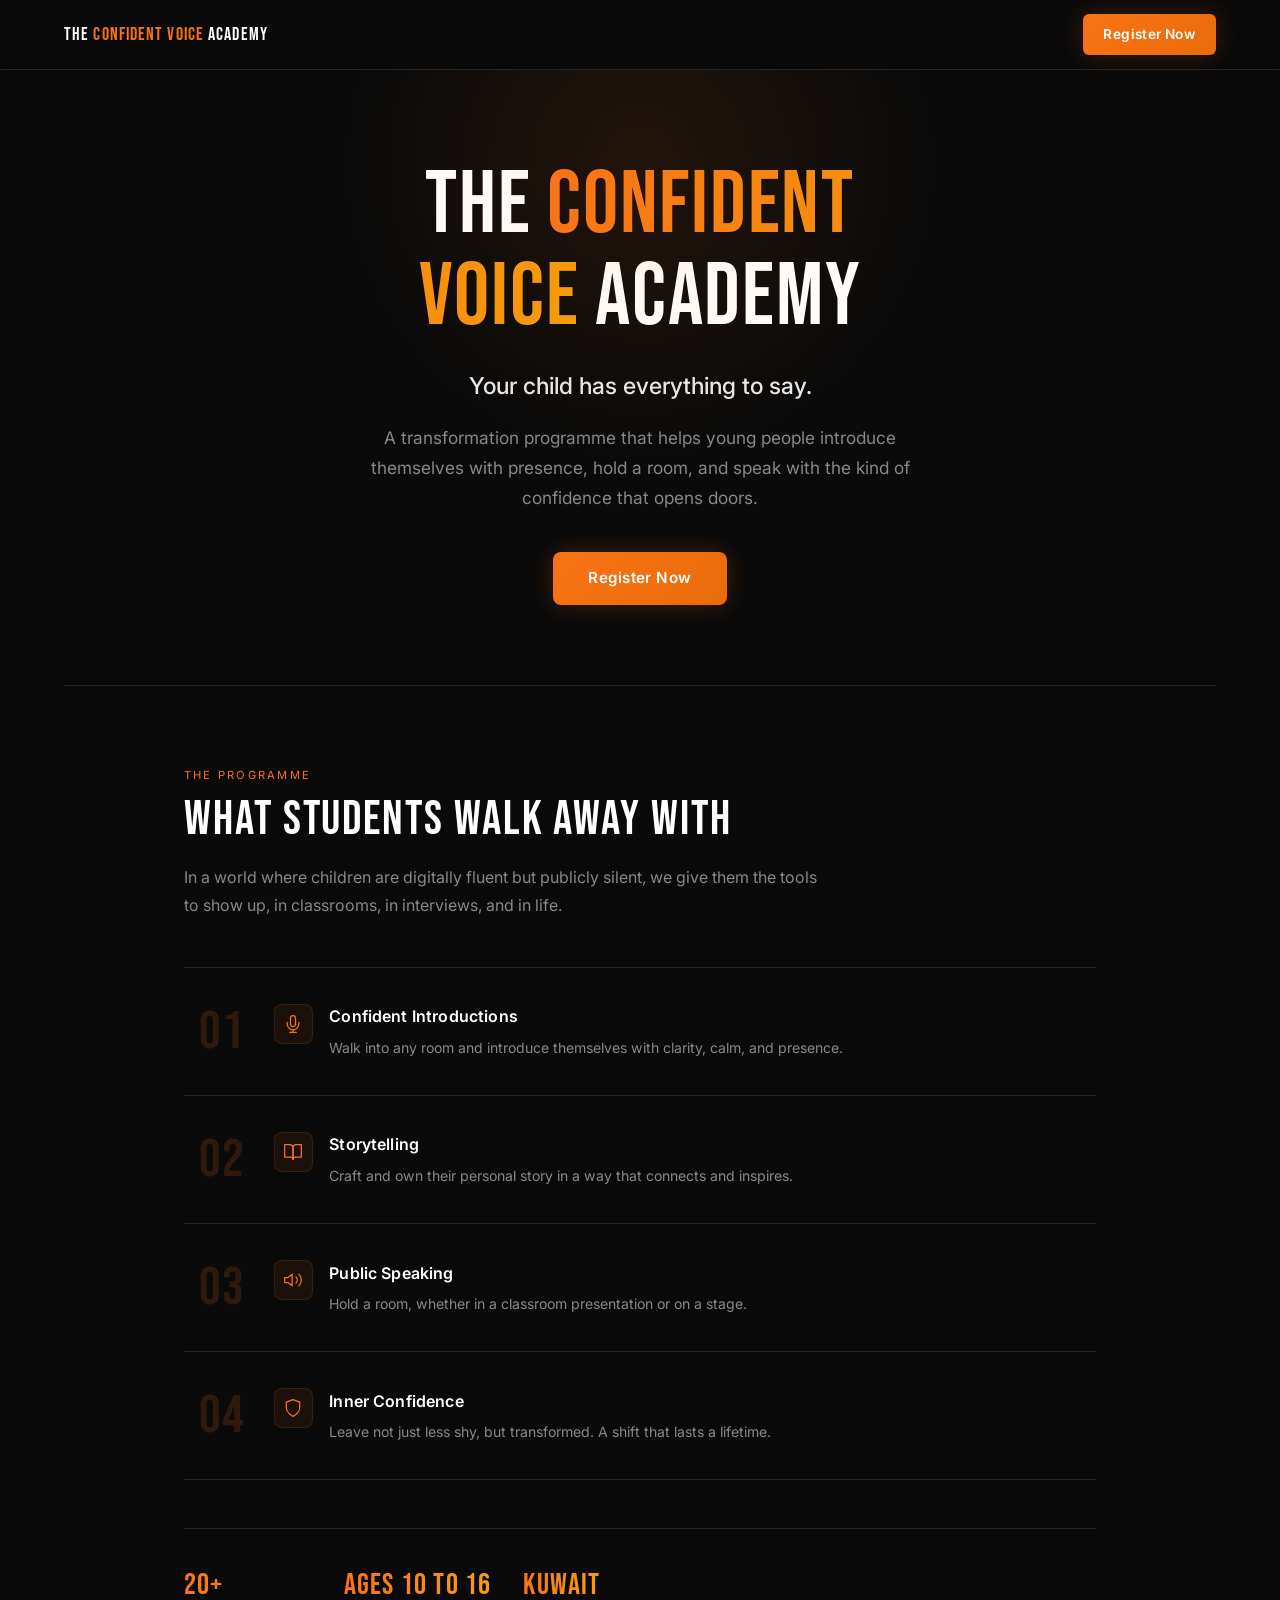
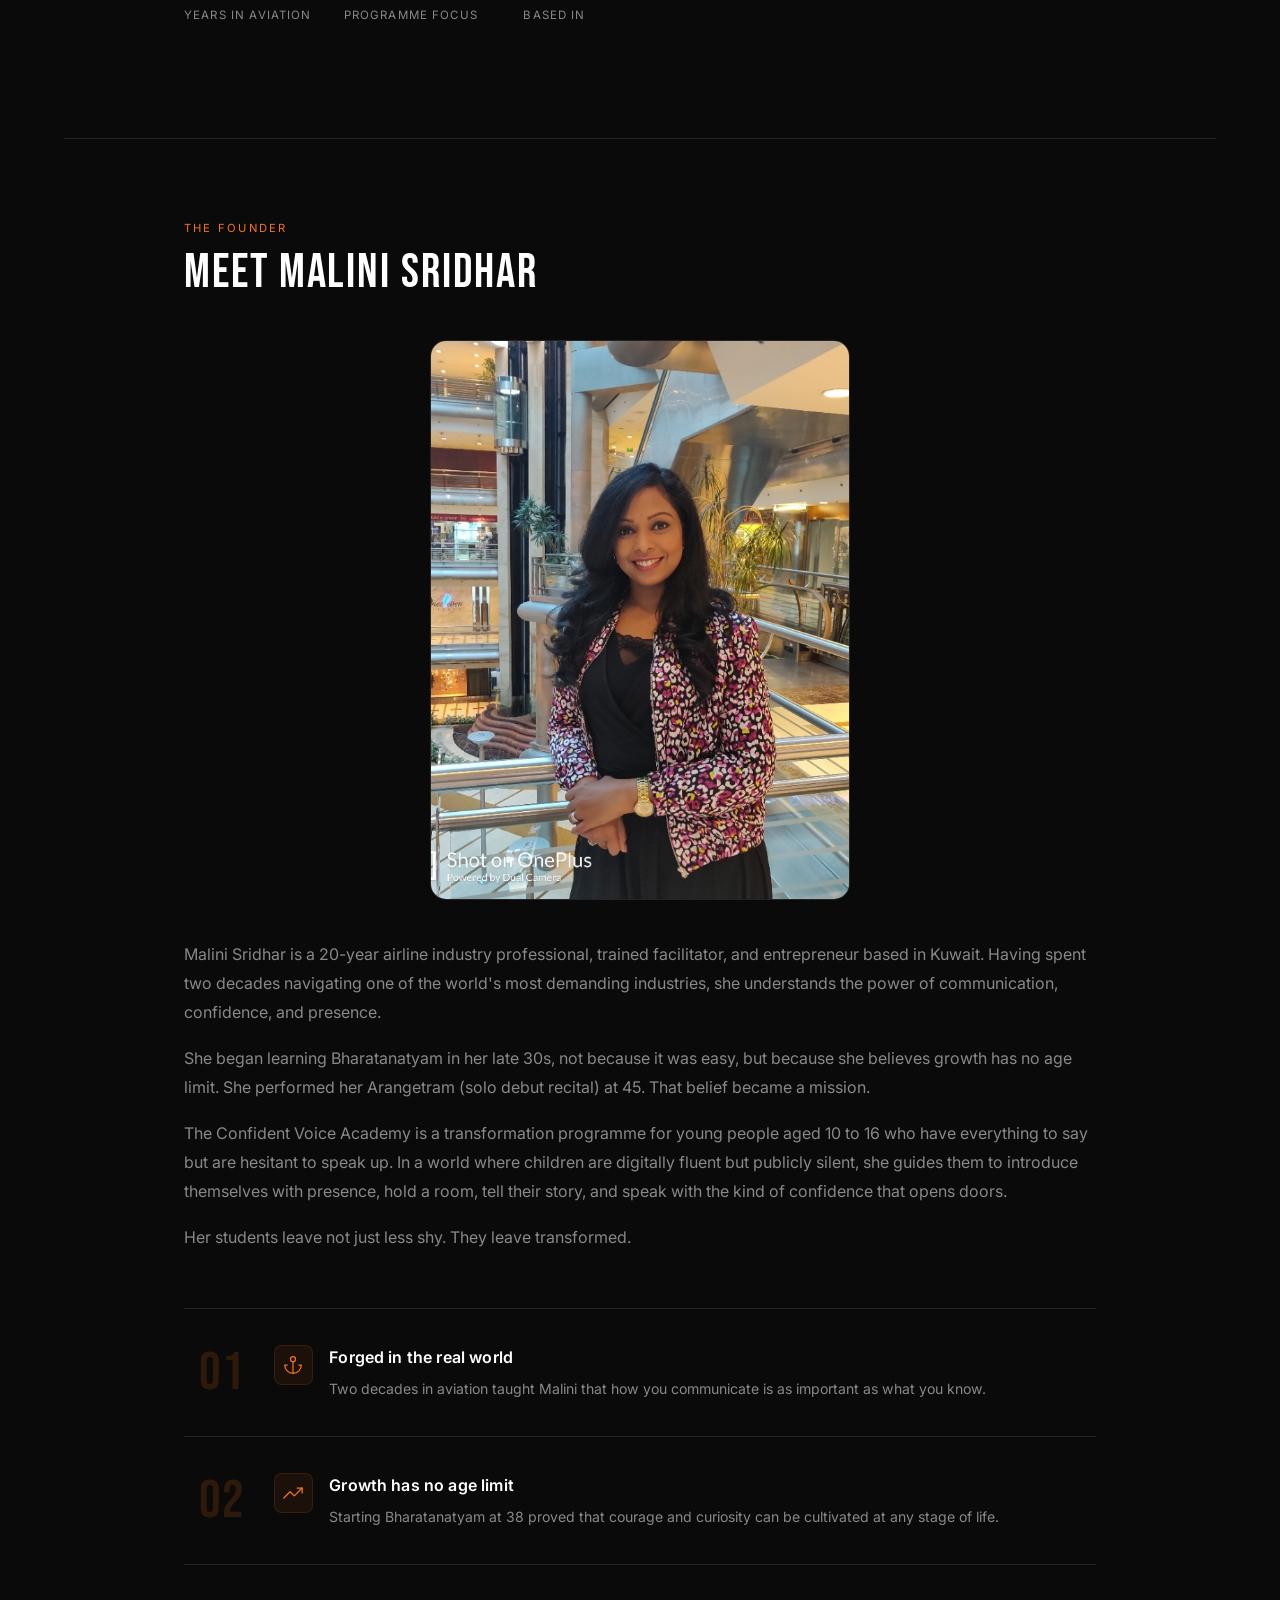
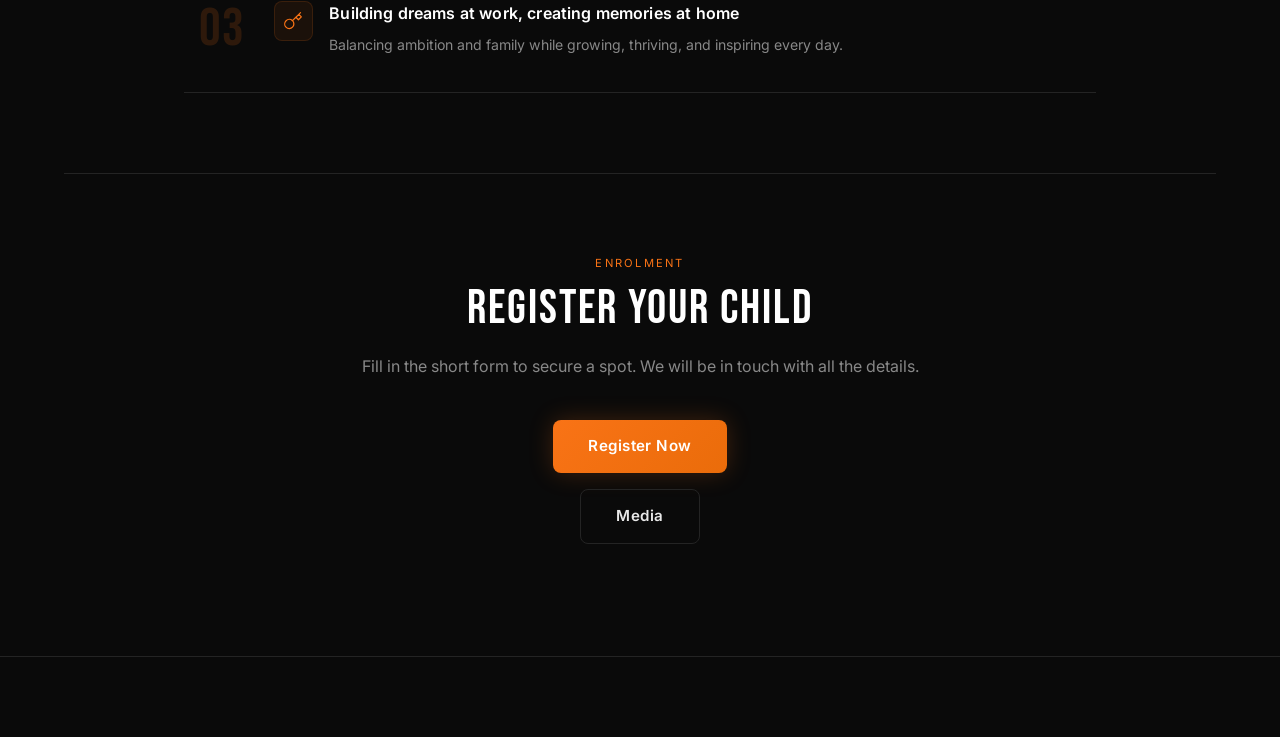
==== index.html @ a48d5742 "Update philosophy bullet" ====
<!DOCTYPE html>
<html lang="en">
<head>
  <meta charset="UTF-8" />
  <meta name="viewport" content="width=device-width, initial-scale=1.0" />
  <title>The Confident Voice Academy</title>
  <meta name="description" content="A transformation programme for young people aged 10 to 16 who have everything to say but hesitate to speak up. Based in Kuwait." />
  <link rel="preconnect" href="https://fonts.googleapis.com" />
  <link rel="preconnect" href="https://fonts.gstatic.com" crossorigin />
  <link href="https://fonts.googleapis.com/css2?family=Bebas+Neue&family=Inter:wght@400;500;600;700&display=swap" rel="stylesheet" />
  <link rel="stylesheet" href="style.css" />
</head>
<body>

  <!-- NAV -->
  <nav>
    <a href="#home" class="nav-logo">
      <img src="logo.png" alt="The Confident Voice Academy" class="logo-img" onerror="this.style.display='none'" />
      <span class="logo-text">The <span>Confident Voice</span> Academy</span>
    </a>
    <a href="https://docs.google.com/forms/d/e/1FAIpQLSeJ67jwputH6XP328ki68kQmosmvTdjpgLON6BU5WVfBbFT-Q/viewform?usp=publish-editor" target="_blank" class="btn btn-primary btn-sm">Register Now</a>
  </nav>

  <!-- HERO -->
  <section id="home" class="hero">
    <h1>The <em>Confident<br />Voice</em> Academy</h1>
    <p class="hero-sub">Your child has everything to say.</p>
    <p class="hero-body">A transformation programme that helps young people introduce themselves with presence, hold a room, and speak with the kind of confidence that opens doors.</p>
    <a href="https://docs.google.com/forms/d/e/1FAIpQLSeJ67jwputH6XP328ki68kQmosmvTdjpgLON6BU5WVfBbFT-Q/viewform?usp=publish-editor" target="_blank" class="btn btn-primary">Register Now</a>
  </section>

  <div class="divider"></div>

  <!-- WHAT STUDENTS WALK AWAY WITH -->
  <section id="programme">
    <p class="section-label">The Programme</p>
    <h2 class="section-title">What students walk away with</h2>
    <p class="section-body">In a world where children are digitally fluent but publicly silent, we give them the tools to show up, in classrooms, in interviews, and in life.</p>

    <div class="outcomes-list">

      <div class="outcome-item">
        <span class="outcome-num">01</span>
        <div class="outcome-body">
          <div class="outcome-icon">
            <svg width="20" height="20" viewBox="0 0 24 24" fill="none" stroke="currentColor" stroke-width="1.5" stroke-linecap="round" stroke-linejoin="round">
              <path d="M12 2a3 3 0 0 0-3 3v7a3 3 0 0 0 6 0V5a3 3 0 0 0-3-3z"/>
              <path d="M19 10v2a7 7 0 0 1-14 0v-2"/>
              <line x1="12" y1="19" x2="12" y2="22"/>
              <line x1="8" y1="22" x2="16" y2="22"/>
            </svg>
          </div>
          <div class="outcome-text">
            <h3>Confident Introductions</h3>
            <p>Walk into any room and introduce themselves with clarity, calm, and presence.</p>
          </div>
        </div>
      </div>

      <div class="outcome-item">
        <span class="outcome-num">02</span>
        <div class="outcome-body">
          <div class="outcome-icon">
            <svg width="20" height="20" viewBox="0 0 24 24" fill="none" stroke="currentColor" stroke-width="1.5" stroke-linecap="round" stroke-linejoin="round">
              <path d="M2 3h6a4 4 0 0 1 4 4v14a3 3 0 0 0-3-3H2z"/>
              <path d="M22 3h-6a4 4 0 0 0-4 4v14a3 3 0 0 1 3-3h7z"/>
            </svg>
          </div>
          <div class="outcome-text">
            <h3>Storytelling</h3>
            <p>Craft and own their personal story in a way that connects and inspires.</p>
          </div>
        </div>
      </div>

      <div class="outcome-item">
        <span class="outcome-num">03</span>
        <div class="outcome-body">
          <div class="outcome-icon">
            <svg width="20" height="20" viewBox="0 0 24 24" fill="none" stroke="currentColor" stroke-width="1.5" stroke-linecap="round" stroke-linejoin="round">
              <polygon points="11 5 6 9 2 9 2 15 6 15 11 19 11 5"/>
              <path d="M15.54 8.46a5 5 0 0 1 0 7.07"/>
              <path d="M19.07 4.93a10 10 0 0 1 0 14.14"/>
            </svg>
          </div>
          <div class="outcome-text">
            <h3>Public Speaking</h3>
            <p>Hold a room, whether in a classroom presentation or on a stage.</p>
          </div>
        </div>
      </div>

      <div class="outcome-item">
        <span class="outcome-num">04</span>
        <div class="outcome-body">
          <div class="outcome-icon">
            <svg width="20" height="20" viewBox="0 0 24 24" fill="none" stroke="currentColor" stroke-width="1.5" stroke-linecap="round" stroke-linejoin="round">
              <path d="M12 22s8-4 8-10V5l-8-3-8 3v7c0 6 8 10 8 10z"/>
            </svg>
          </div>
          <div class="outcome-text">
            <h3>Inner Confidence</h3>
            <p>Leave not just less shy, but transformed. A shift that lasts a lifetime.</p>
          </div>
        </div>
      </div>

    </div>

    <div class="stat-row programme-stats">
      <div class="stat">
        <div class="stat-num">20+</div>
        <div class="stat-label">Years in Aviation</div>
      </div>
      <div class="stat">
        <div class="stat-num">Ages 10 to 16</div>
        <div class="stat-label">Programme Focus</div>
      </div>
      <div class="stat">
        <div class="stat-num">Kuwait</div>
        <div class="stat-label">Based In</div>
      </div>
    </div>

  </section>

  <div class="divider"></div>

  <!-- MEET MALINI -->
  <section id="about">
    <p class="section-label">The Founder</p>
    <h2 class="section-title">Meet Malini Sridhar</h2>

    <div class="about-grid">

      <img src="picture.jpeg" alt="Malini Sridhar" class="about-photo" />

      <div class="about-text">

        <p>Malini Sridhar is a 20-year airline industry professional, trained facilitator, and entrepreneur based in Kuwait. Having spent two decades navigating one of the world's most demanding industries, she understands the power of communication, confidence, and presence.</p>

        <p>She began learning Bharatanatyam in her late 30s, not because it was easy, but because she believes growth has no age limit. She performed her Arangetram (solo debut recital) at 45. That belief became a mission.</p>

        <p>The Confident Voice Academy is a transformation programme for young people aged 10 to 16 who have everything to say but are hesitant to speak up. In a world where children are digitally fluent but publicly silent, she guides them to introduce themselves with presence, hold a room, tell their story, and speak with the kind of confidence that opens doors.</p>

        <p>Her students leave not just less shy. They leave transformed.</p>

      </div>
    </div>

    <div class="outcomes-list philosophy-list">

      <div class="outcome-item">
        <span class="outcome-num">01</span>
        <div class="outcome-body">
          <div class="outcome-icon">
            <svg width="20" height="20" viewBox="0 0 24 24" fill="none" stroke="currentColor" stroke-width="1.5" stroke-linecap="round" stroke-linejoin="round">
              <circle cx="12" cy="5" r="3"/>
              <line x1="12" y1="8" x2="12" y2="22"/>
              <path d="M5 12H2a10 10 0 0 0 20 0h-3"/>
            </svg>
          </div>
          <div class="outcome-text">
            <h3>Forged in the real world</h3>
            <p>Two decades in aviation taught Malini that how you communicate is as important as what you know.</p>
          </div>
        </div>
      </div>

      <div class="outcome-item">
        <span class="outcome-num">02</span>
        <div class="outcome-body">
          <div class="outcome-icon">
            <svg width="20" height="20" viewBox="0 0 24 24" fill="none" stroke="currentColor" stroke-width="1.5" stroke-linecap="round" stroke-linejoin="round">
              <polyline points="23 6 13.5 15.5 8.5 10.5 1 18"/>
              <polyline points="17 6 23 6 23 12"/>
            </svg>
          </div>
          <div class="outcome-text">
            <h3>Growth has no age limit</h3>
            <p>Starting Bharatanatyam at 38 proved that courage and curiosity can be cultivated at any stage of life.</p>
          </div>
        </div>
      </div>

      <div class="outcome-item">
        <span class="outcome-num">03</span>
        <div class="outcome-body">
          <div class="outcome-icon">
            <svg width="20" height="20" viewBox="0 0 24 24" fill="none" stroke="currentColor" stroke-width="1.5" stroke-linecap="round" stroke-linejoin="round">
              <path d="M21 2l-2 2m-7.61 7.61a5.5 5.5 0 1 1-7.778 7.778 5.5 5.5 0 0 1 7.777-7.777zm0 0L15.5 7.5m0 0l3 3L22 7l-3-3m-3.5 3.5L19 4"/>
            </svg>
          </div>
          <div class="outcome-text">
            <h3>Building dreams at work, creating memories at home</h3>
            <p>Balancing ambition and family while growing, thriving, and inspiring every day.</p>
          </div>
        </div>
      </div>

    </div>
  </section>

  <div class="divider"></div>

  <!-- REGISTER -->
  <section id="register" class="register-section">
    <p class="section-label">Enrolment</p>
    <h2 class="section-title">Register Your Child</h2>
    <p class="section-body">Fill in the short form to secure a spot. We will be in touch with all the details.</p>

    <a
      href="https://docs.google.com/forms/d/e/1FAIpQLSeJ67jwputH6XP328ki68kQmosmvTdjpgLON6BU5WVfBbFT-Q/viewform?usp=publish-editor"
      target="_blank"
      rel="noopener noreferrer"
      class="btn btn-primary"
    >
      Register Now
    </a>

    <a href="#media" class="btn btn-secondary">Media</a>

  </section>

  <footer></footer>

  <script>
    // Scroll-reveal for outcome items
    const items = document.querySelectorAll('.outcome-item');
    const prefersMotion = window.matchMedia('(prefers-reduced-motion: no-preference)').matches;

    if (prefersMotion) {
      const observer = new IntersectionObserver((entries) => {
        entries.forEach(entry => {
          if (entry.isIntersecting) {
            entry.target.classList.add('is-visible');
            observer.unobserve(entry.target);
          }
        });
      }, { threshold: 0.12, rootMargin: '0px 0px -30px 0px' });

      items.forEach(item => observer.observe(item));
    } else {
      items.forEach(item => item.classList.add('is-visible'));
    }
  </script>

</body>
</html>
---- style.css ----
/* ===== CONFIDENT VOICE ACADEMY ===== */

@import url('https://fonts.googleapis.com/css2?family=Bebas+Neue&family=Inter:wght@400;500;600;700&display=swap');

:root {
  --bg:           #0a0a0a;
  --bg2:          #111111;
  --card:         #161616;
  --border:       #242424;
  --orange:       #f97316;
  --saffron:      #f59e0b;
  --orange-glow:  rgba(249, 115, 22, 0.22);
  --text:         #e8e8e8;
  --muted:        #888888;
  --white:        #ffffff;
  --font-display: 'Bebas Neue', Impact, sans-serif;
  --font-body:    'Inter', 'Segoe UI', system-ui, sans-serif;
}

* {
  margin: 0;
  padding: 0;
  box-sizing: border-box;
}

html {
  scroll-behavior: smooth;
}

body {
  font-family: var(--font-body);
  background: var(--bg);
  color: var(--text);
  line-height: 1.7;
  min-height: 100vh;
}

/* ===== NAV ===== */
nav {
  position: fixed;
  top: 0;
  left: 0;
  right: 0;
  z-index: 100;
  display: flex;
  align-items: center;
  justify-content: space-between;
  padding: 0.9rem 5%;
  background: rgba(10, 10, 10, 0.9);
  backdrop-filter: blur(14px);
  -webkit-backdrop-filter: blur(14px);
  border-bottom: 1px solid var(--border);
}

.nav-logo {
  display: flex;
  align-items: center;
  text-decoration: none;
  gap: 0.5rem;
}

/* Logo image: white bg is wrapped in a pill so it sits on dark nav */
.logo-img {
  height: 38px;
  background: var(--white);
  border-radius: 6px;
  padding: 3px 8px;
  display: block;
}

.logo-text {
  font-family: var(--font-display);
  font-size: 1.15rem;
  letter-spacing: 0.06em;
  color: var(--white);
}

.logo-text span {
  color: var(--orange);
}

/* ===== BUTTONS ===== */
.btn {
  display: inline-block;
  padding: 0.85rem 2.2rem;
  border-radius: 8px;
  font-family: var(--font-body);
  font-size: 0.95rem;
  font-weight: 600;
  letter-spacing: 0.03em;
  text-decoration: none;
  cursor: pointer;
  transition: all 0.2s;
  border: none;
}

.btn-primary {
  background: linear-gradient(135deg, var(--orange), #ea6c0a);
  color: var(--white);
  box-shadow: 0 0 24px var(--orange-glow);
}

.btn-primary:hover {
  transform: translateY(-2px);
  box-shadow: 0 0 40px var(--orange-glow);
}

.btn-sm {
  padding: 0.55rem 1.3rem;
  font-size: 0.85rem;
  border-radius: 6px;
}

.btn-secondary {
  background: transparent;
  color: var(--text);
  border: 1px solid var(--border);
  margin-top: 1rem;
}

.btn-secondary:hover {
  border-color: var(--orange);
  color: var(--white);
}

.programme-stats {
  margin-top: 3rem;
  padding-top: 2.5rem;
  border-top: 1px solid var(--border);
}

/* ===== PAGE OFFSET FOR FIXED NAV ===== */
.hero {
  padding-top: calc(80px + 5rem);
}

/* ===== HERO ===== */
.hero {
  display: flex;
  flex-direction: column;
  align-items: center;
  justify-content: center;
  text-align: center;
  padding-bottom: 5rem;
  padding-left: 5%;
  padding-right: 5%;
  position: relative;
  overflow: hidden;
}

.hero::before {
  content: '';
  position: absolute;
  top: -20%;
  left: 50%;
  transform: translateX(-50%);
  width: 600px;
  height: 600px;
  background: radial-gradient(circle, rgba(249, 115, 22, 0.1) 0%, transparent 70%);
  pointer-events: none;
}

.hero-eyebrow {
  font-size: 0.72rem;
  letter-spacing: 0.2em;
  text-transform: uppercase;
  color: var(--saffron);
  margin-bottom: 1.2rem;
}

.hero h1 {
  font-family: var(--font-display);
  font-size: clamp(3rem, 8vw, 5.5rem);
  font-weight: 400;
  line-height: 1.05;
  color: var(--white);
  margin-bottom: 1.4rem;
  max-width: 800px;
  letter-spacing: 0.02em;
}

.hero h1 em {
  font-style: normal;
  background: linear-gradient(90deg, var(--orange), var(--saffron));
  -webkit-background-clip: text;
  -webkit-text-fill-color: transparent;
  background-clip: text;
}

.hero-sub {
  font-size: clamp(1.1rem, 2.5vw, 1.45rem);
  color: var(--text);
  font-weight: 500;
  margin-bottom: 1rem;
  max-width: 600px;
}

.hero-body {
  font-size: 1.08rem;
  color: var(--muted);
  max-width: 540px;
  margin-bottom: 2.4rem;
  line-height: 1.75;
}

/* ===== DIVIDER ===== */
.divider {
  height: 1px;
  background: var(--border);
  margin: 0 5%;
}

/* ===== SECTIONS ===== */
section {
  padding: 5rem 5%;
  max-width: 1040px;
  margin: 0 auto;
}

.section-label {
  font-size: 0.7rem;
  letter-spacing: 0.2em;
  text-transform: uppercase;
  color: var(--orange);
  margin-bottom: 0.6rem;
}

.section-title {
  font-family: var(--font-display);
  font-size: clamp(2rem, 4vw, 3rem);
  font-weight: 400;
  letter-spacing: 0.04em;
  color: var(--white);
  margin-bottom: 1rem;
  line-height: 1.1;
}

.section-body {
  color: var(--muted);
  font-size: 1rem;
  max-width: 640px;
  line-height: 1.75;
}

/* ===== OUTCOMES LIST ===== */
.outcomes-list {
  margin-top: 3rem;
  border-top: 1px solid var(--border);
}

.philosophy-list {
  margin-top: 3.5rem;
}

.outcome-item {
  display: flex;
  gap: 1.8rem;
  align-items: flex-start;
  padding: 2.2rem 0;
  border-bottom: 1px solid var(--border);
  opacity: 0;
  transform: translateY(24px);
  transition: opacity 0.5s ease, transform 0.5s ease;
}

.outcome-item.is-visible {
  opacity: 1;
  transform: translateY(0);
}

.outcome-num {
  font-family: var(--font-display);
  font-size: 3.4rem;
  line-height: 1;
  letter-spacing: 0.02em;
  color: var(--orange);
  opacity: 0.15;
  flex-shrink: 0;
  width: 3.8rem;
  text-align: right;
  padding-top: 0.1rem;
  user-select: none;
}

.outcome-body {
  display: flex;
  gap: 1rem;
  align-items: flex-start;
  flex: 1;
}

.outcome-icon {
  color: var(--orange);
  flex-shrink: 0;
  padding: 0.55rem;
  background: rgba(249, 115, 22, 0.07);
  border-radius: 8px;
  border: 1px solid rgba(249, 115, 22, 0.14);
  display: flex;
  align-items: center;
  justify-content: center;
  margin-top: 0.05rem;
}

.outcome-text h3 {
  font-size: 1rem;
  font-weight: 600;
  color: var(--white);
  margin-bottom: 0.35rem;
  letter-spacing: 0.01em;
}

.outcome-text p {
  font-size: 0.88rem;
  color: var(--muted);
  line-height: 1.7;
}

/* ===== ABOUT SECTION ===== */
.about-grid {
  display: flex;
  flex-direction: column;
  gap: 2.5rem;
  margin-top: 2.5rem;
}

.about-photo-block {
  background: var(--card);
  border: 1px solid var(--border);
  border-radius: 16px;
  aspect-ratio: 16/9;
  max-height: 420px;
  display: flex;
  flex-direction: column;
  align-items: center;
  justify-content: center;
  color: var(--muted);
  font-size: 0.85rem;
  text-align: center;
  padding: 1.5rem;
  line-height: 1.6;
  width: 100%;
}

/* When a real photo is added: img.about-photo */
img.about-photo {
  width: 100%;
  max-width: 420px;
  aspect-ratio: 3/4;
  object-fit: cover;
  border-radius: 16px;
  border: 1px solid var(--border);
  display: block;
  margin: 0 auto;
}

.about-text p {
  color: var(--muted);
  margin-bottom: 1.1rem;
  font-size: 1rem;
  line-height: 1.8;
}

.about-text p:last-child {
  margin-bottom: 0;
}

.stat-row {
  display: flex;
  gap: 2rem;
  margin-bottom: 2rem;
  flex-wrap: wrap;
}

.stat-num {
  font-family: var(--font-display);
  font-size: 1.9rem;
  letter-spacing: 0.04em;
  background: linear-gradient(90deg, var(--orange), var(--saffron));
  -webkit-background-clip: text;
  -webkit-text-fill-color: transparent;
  background-clip: text;
  line-height: 1.1;
}

.stat-label {
  font-size: 0.72rem;
  color: var(--muted);
  text-transform: uppercase;
  letter-spacing: 0.1em;
  margin-top: 0.2rem;
}

/* .philosophy-cards removed — now uses .philosophy-list */

/* ===== REGISTER SECTION ===== */
.register-section {
  text-align: center;
  display: flex;
  flex-direction: column;
  align-items: center;
}

.register-section .section-body {
  margin: 0 auto 2.5rem;
}

.register-card {
  background: var(--card);
  border: 1px solid var(--border);
  border-radius: 20px;
  padding: 3rem 2.5rem;
  max-width: 520px;
  width: 100%;
  margin: 0 auto;
  text-align: left;
}

.register-card-title {
  font-family: var(--font-display);
  font-size: 1.6rem;
  font-weight: 400;
  letter-spacing: 0.06em;
  color: var(--white);
  margin-bottom: 0.6rem;
}

.register-card-sub {
  color: var(--muted);
  font-size: 0.95rem;
  margin-bottom: 1.8rem;
}

.register-details {
  display: flex;
  flex-direction: column;
  gap: 0.75rem;
  margin-bottom: 2rem;
}

.register-detail {
  display: flex;
  align-items: flex-start;
  gap: 0.8rem;
  font-size: 0.92rem;
  color: var(--muted);
  line-height: 1.5;
}

.detail-icon {
  color: var(--orange);
  flex-shrink: 0;
  margin-top: 0.15rem;
  display: flex;
  align-items: center;
}

.register-btn {
  width: 100%;
  text-align: center;
  display: block;
}

.register-note {
  margin-top: 1rem;
  font-size: 0.78rem;
  color: var(--muted);
  text-align: center;
}

.register-footer-note {
  margin-top: 2rem;
  color: var(--muted);
  font-size: 0.88rem;
}

/* ===== FOOTER ===== */
footer {
  text-align: center;
  padding: 2.5rem 5%;
  color: var(--muted);
  font-size: 0.82rem;
  border-top: 1px solid var(--border);
  margin-top: 2rem;
}

/* ===== MOBILE ===== */
@media (max-width: 768px) {

  nav {
    padding: 0.8rem 4%;
  }

  .logo-img {
    height: 30px;
  }

  .logo-text {
    font-size: 1.15rem;
  }

  .hero {
    padding-top: calc(70px + 3.5rem);
    padding-bottom: 3.5rem;
  }

  section {
    padding: 3.5rem 5%;
  }

  .about-photo-block {
    aspect-ratio: 4/3;
    max-height: 280px;
  }

  .stat-row {
    gap: 1.4rem;
  }

  .register-card {
    padding: 2rem 1.5rem;
  }

  .outcome-num {
    font-size: 2.4rem;
    width: 2.8rem;
  }

  .outcome-item {
    gap: 1.2rem;
  }

}

@media (max-width: 480px) {

  .hero h1 {
    font-size: 2.6rem;
  }

  .btn {
    padding: 0.75rem 1.6rem;
    font-size: 0.9rem;
  }

  .btn-sm {
    padding: 0.5rem 1rem;
    font-size: 0.8rem;
  }

}
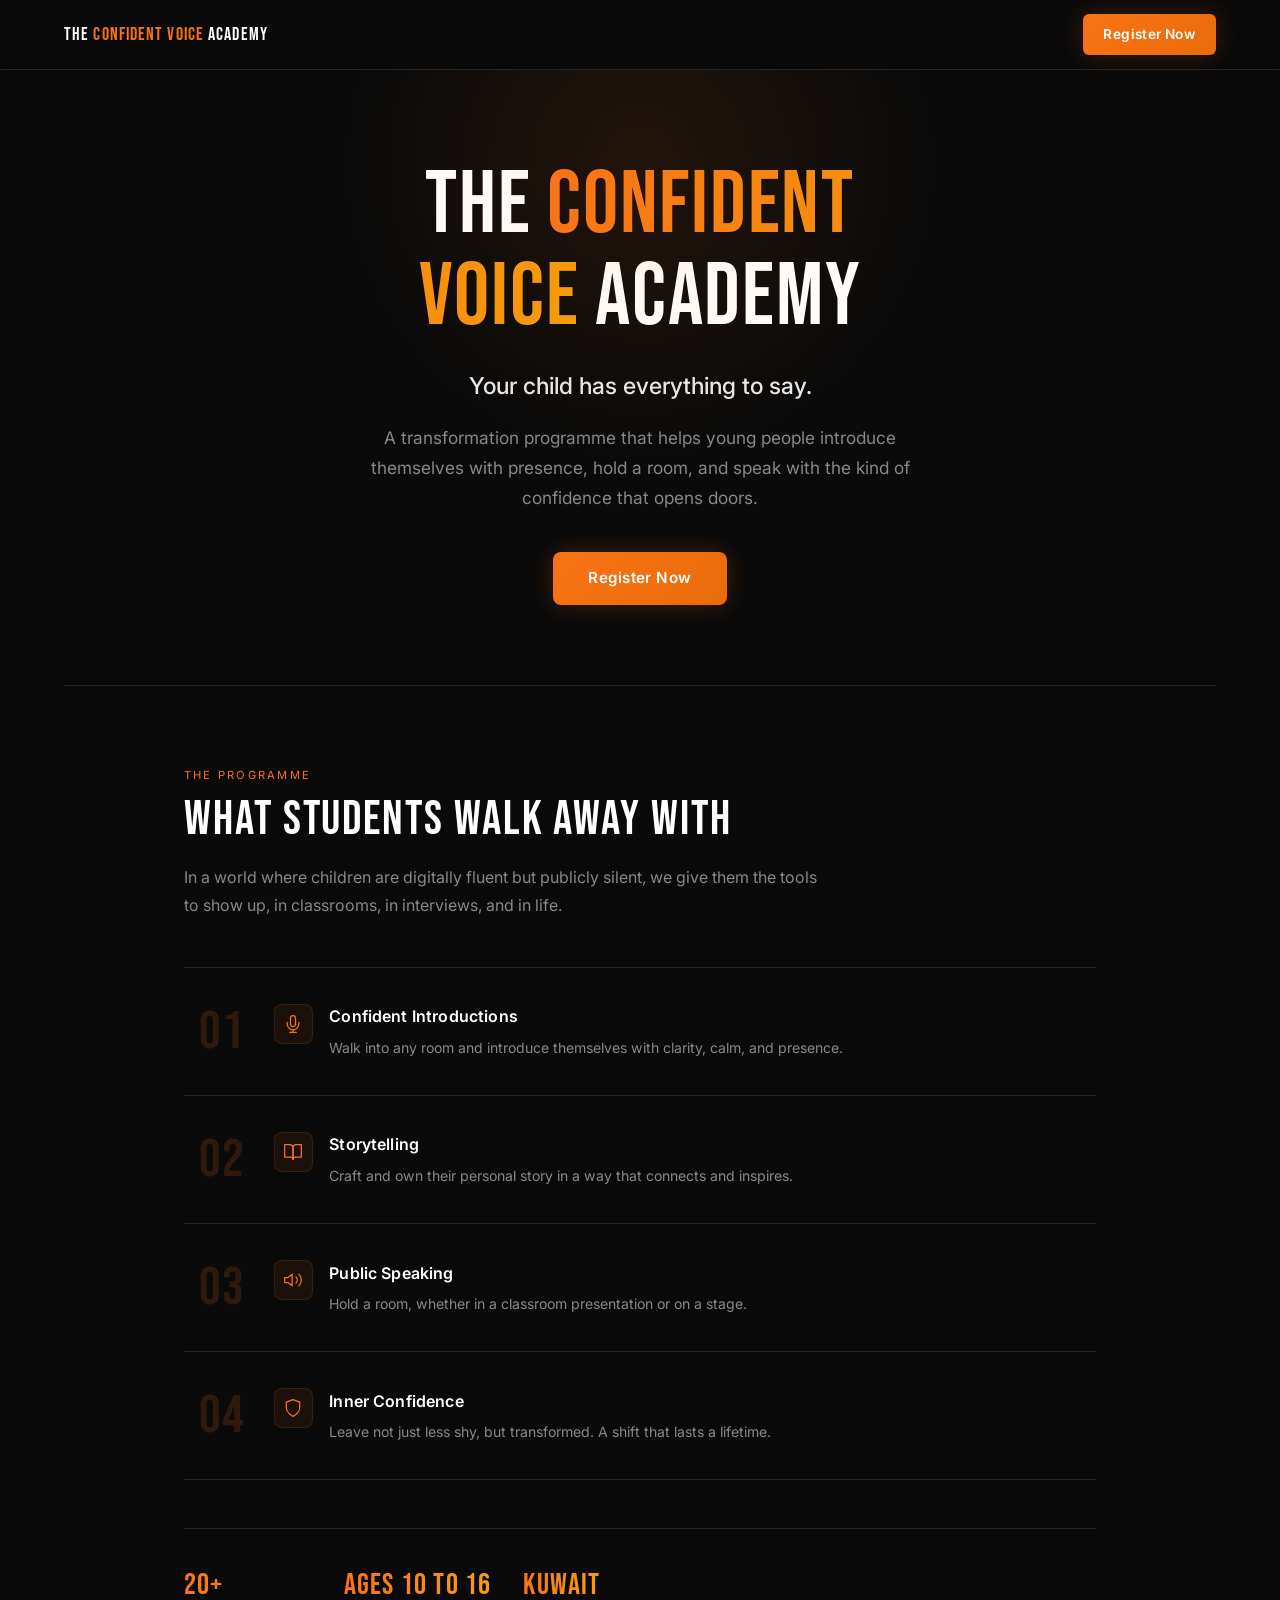
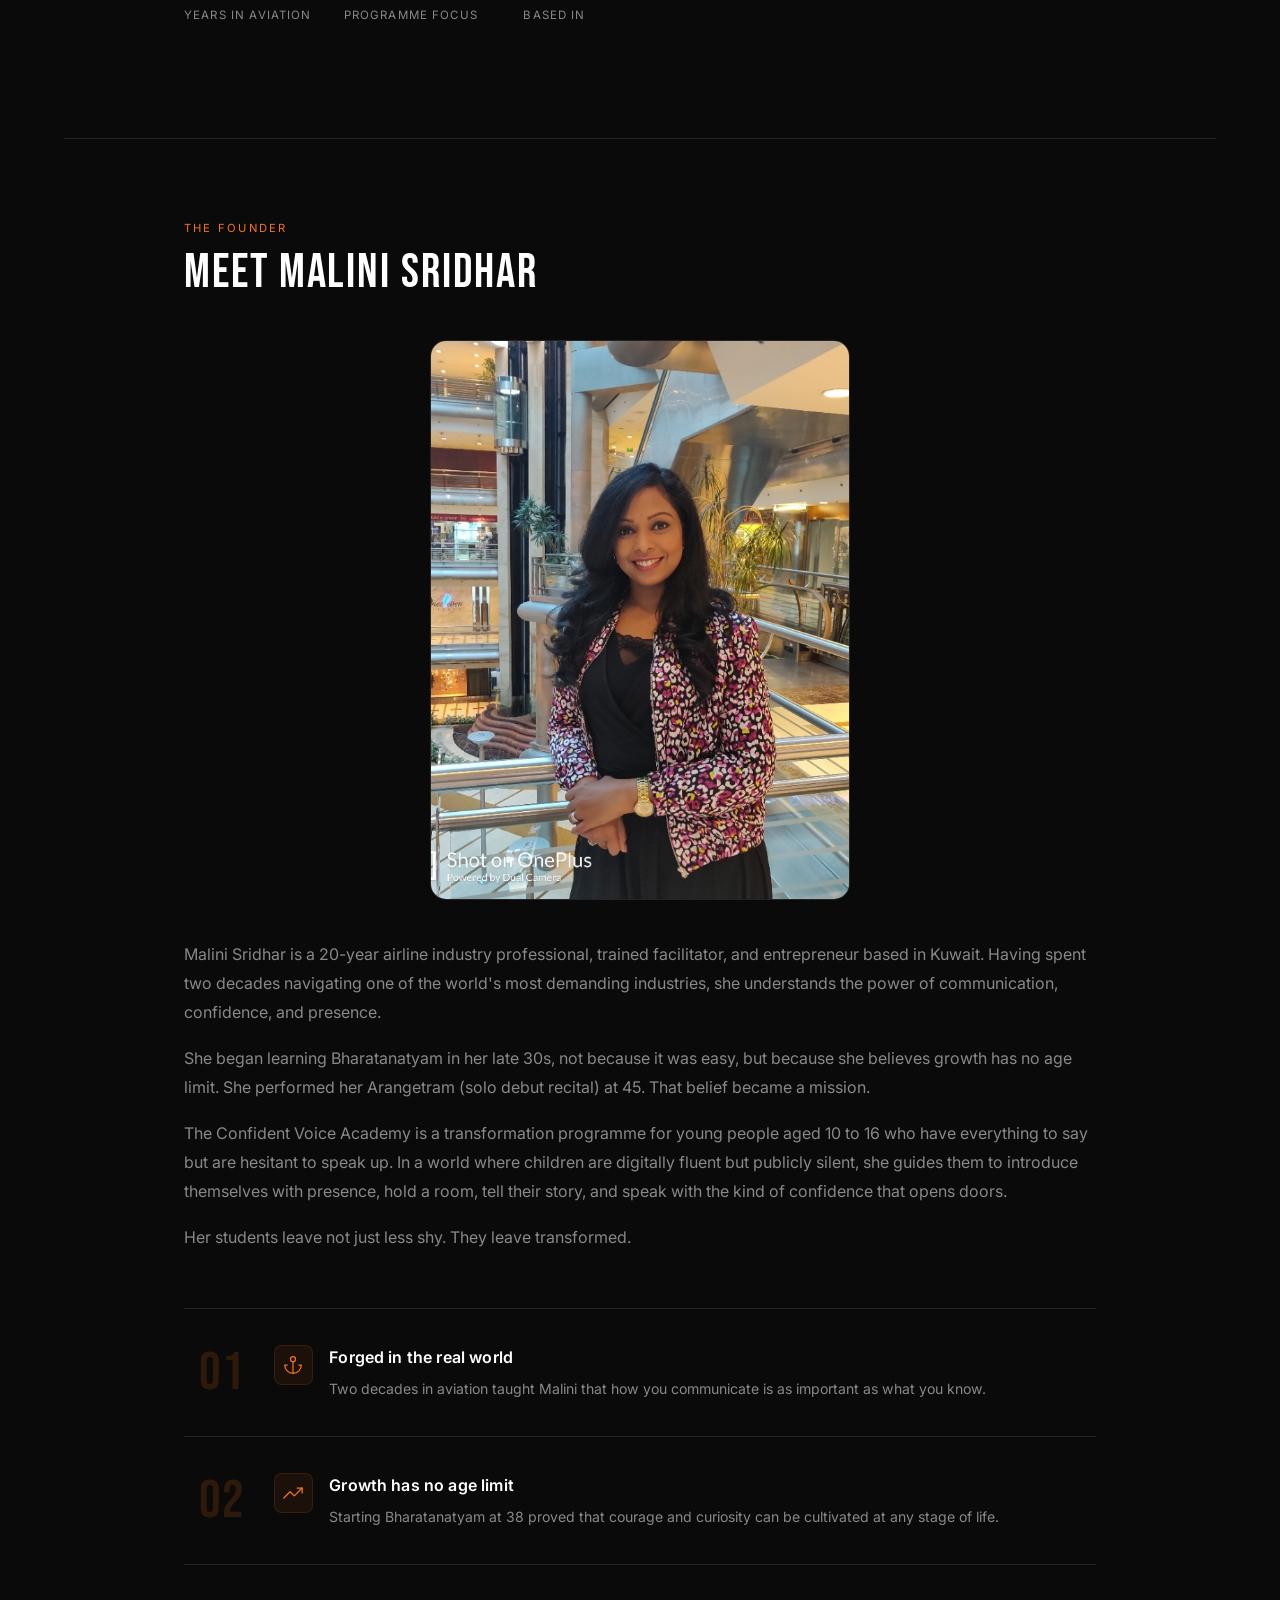
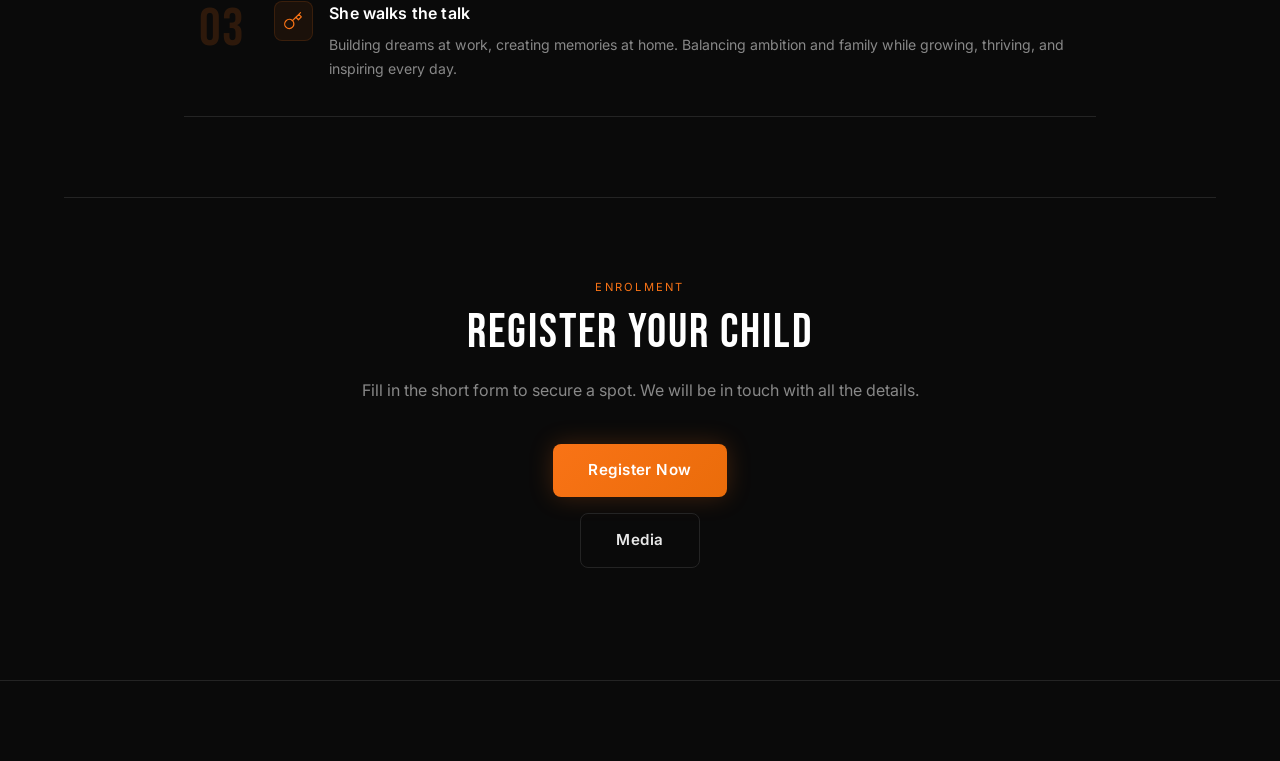
==== commit 0a787baa: "Fix philosophy bullet" ====
--- a/index.html
+++ b/index.html
@@ -192,8 +192,8 @@
             </svg>
           </div>
           <div class="outcome-text">
-            <h3>Building dreams at work, creating memories at home</h3>
-            <p>Balancing ambition and family while growing, thriving, and inspiring every day.</p>
+            <h3>She walks the talk</h3>
+            <p>Building dreams at work, creating memories at home. Balancing ambition and family while growing, thriving, and inspiring every day.</p>
           </div>
         </div>
       </div>
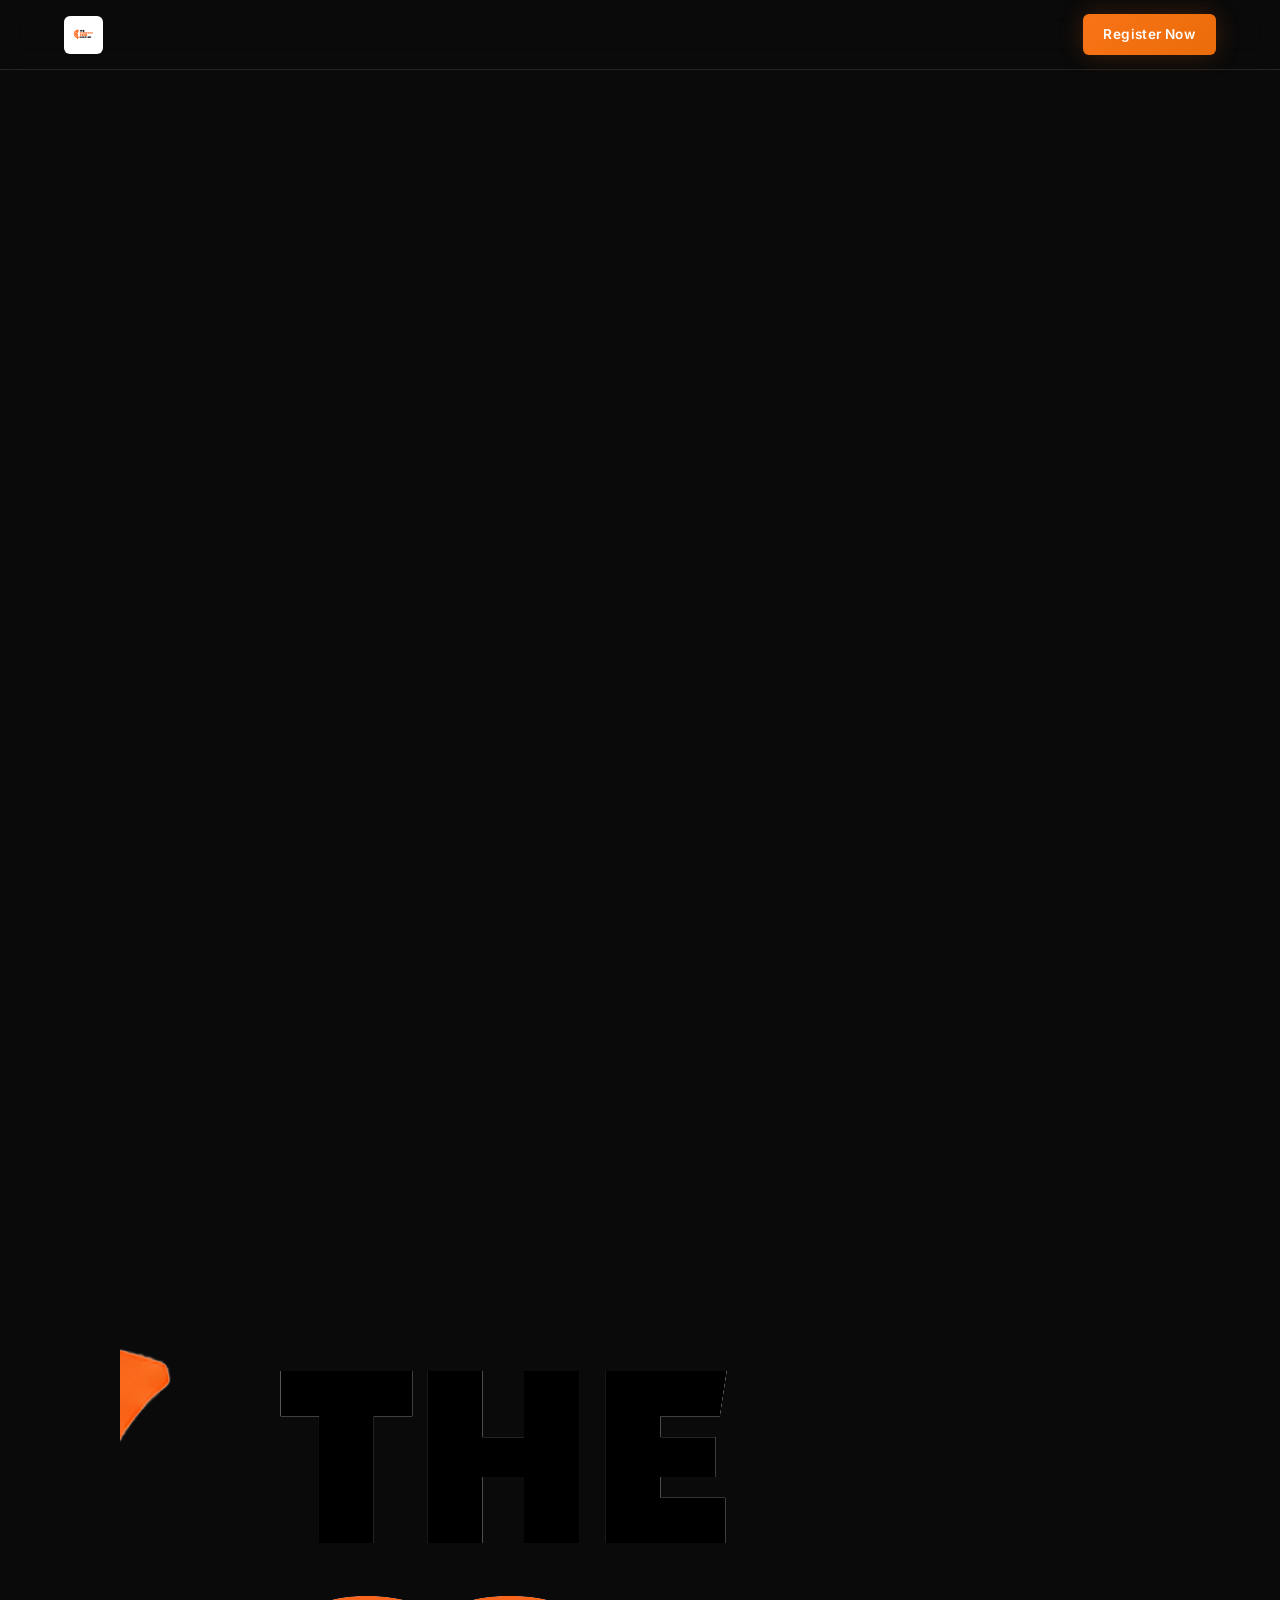
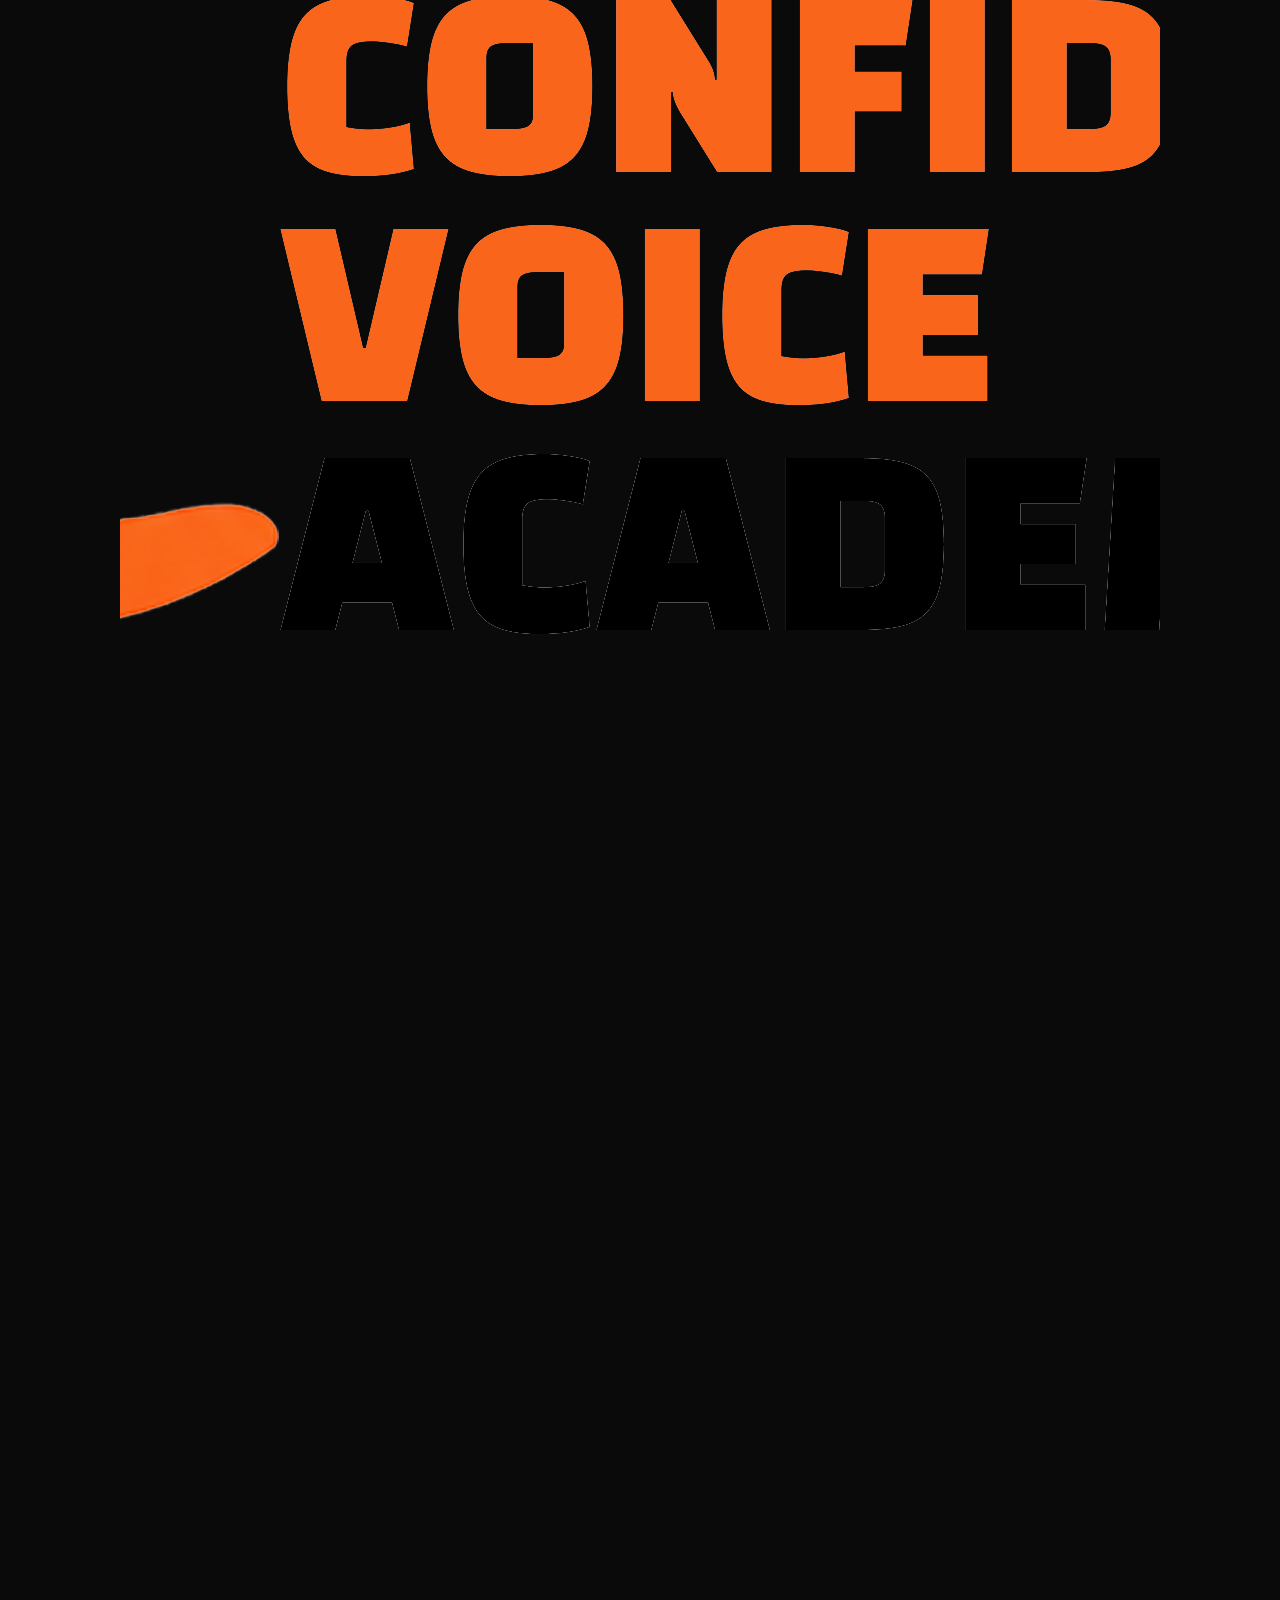
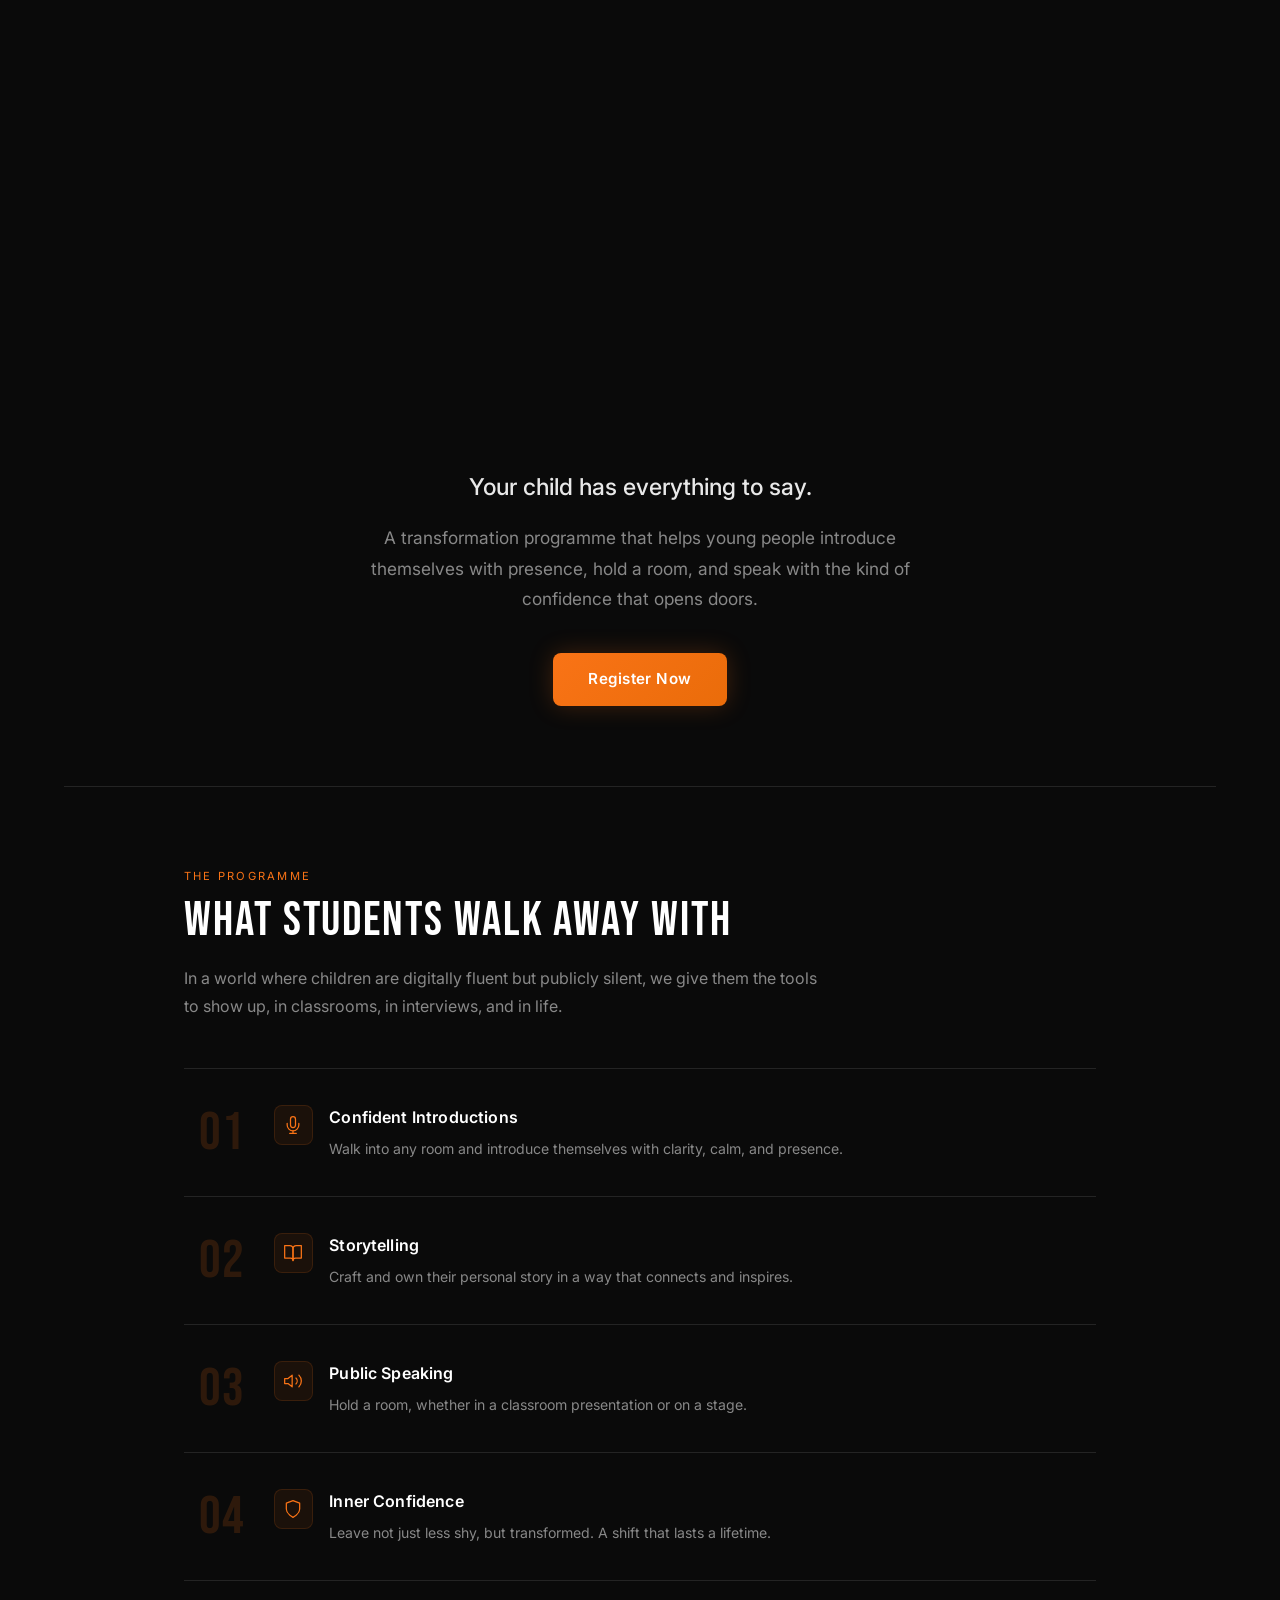
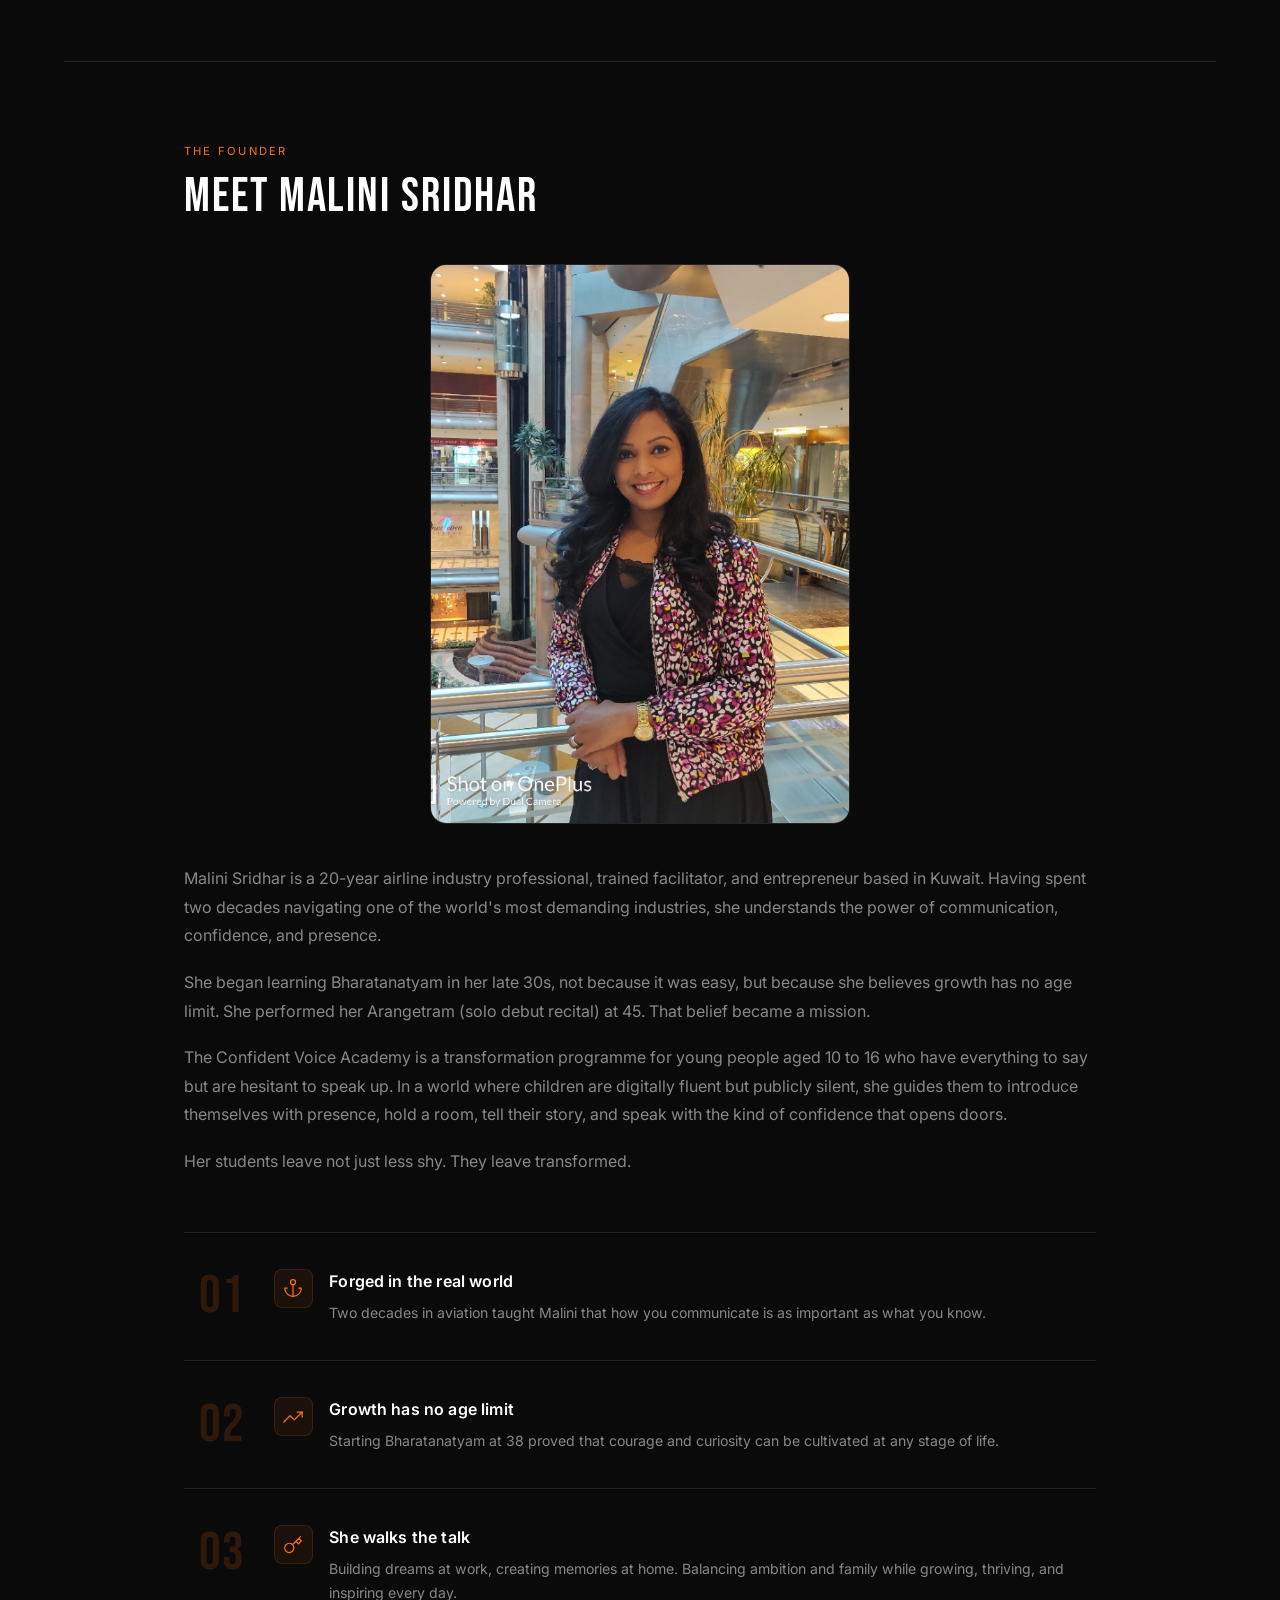
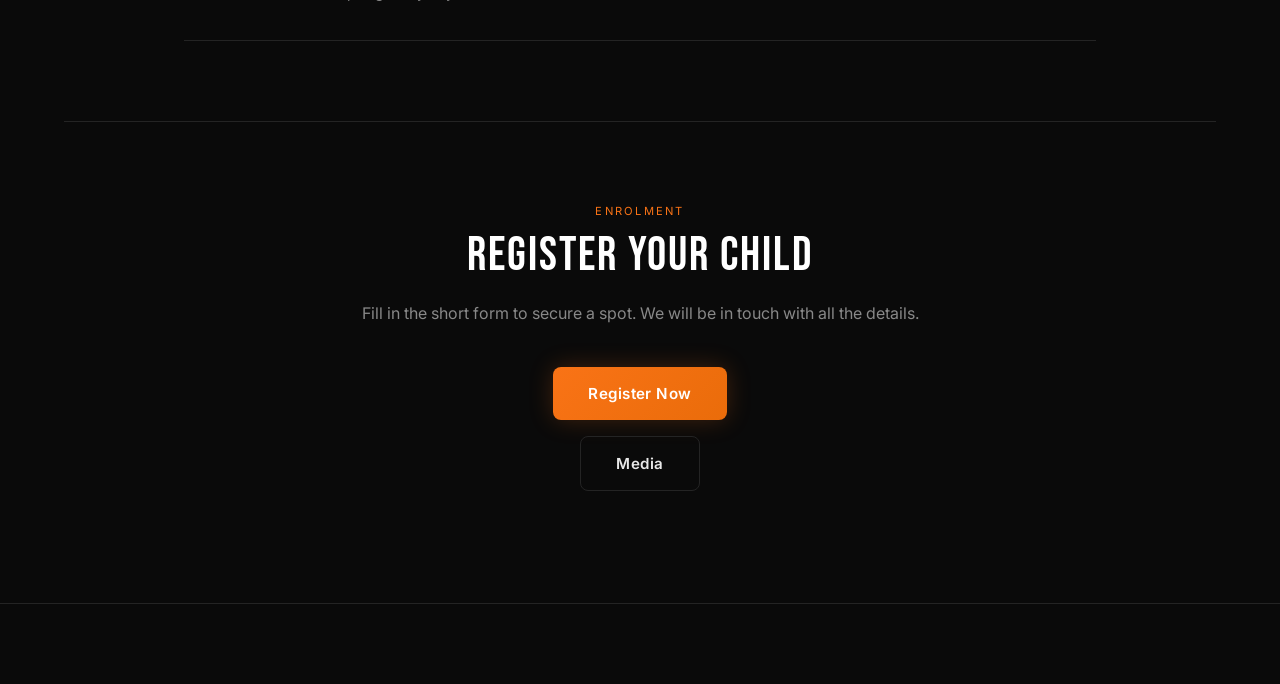
==== commit 44d9cd0c: "Replace title with TCVA logo" ====
--- a/index.html
+++ b/index.html
@@ -15,15 +15,15 @@
   <!-- NAV -->
   <nav>
     <a href="#home" class="nav-logo">
-      <img src="logo.png" alt="The Confident Voice Academy" class="logo-img" onerror="this.style.display='none'" />
-      <span class="logo-text">The <span>Confident Voice</span> Academy</span>
+      <img src="TCVA Logo noBG.png" alt="The Confident Voice Academy" class="logo-img" />
+      <span class="logo-text" style="display:none">The <span>Confident Voice</span> Academy</span>
     </a>
     <a href="https://docs.google.com/forms/d/e/1FAIpQLSeJ67jwputH6XP328ki68kQmosmvTdjpgLON6BU5WVfBbFT-Q/viewform?usp=publish-editor" target="_blank" class="btn btn-primary btn-sm">Register Now</a>
   </nav>
 
   <!-- HERO -->
   <section id="home" class="hero">
-    <h1>The <em>Confident<br />Voice</em> Academy</h1>
+    <img src="TCVA Logo noBG.png" alt="The Confident Voice Academy" class="hero-logo" />
     <p class="hero-sub">Your child has everything to say.</p>
     <p class="hero-body">A transformation programme that helps young people introduce themselves with presence, hold a room, and speak with the kind of confidence that opens doors.</p>
     <a href="https://docs.google.com/forms/d/e/1FAIpQLSeJ67jwputH6XP328ki68kQmosmvTdjpgLON6BU5WVfBbFT-Q/viewform?usp=publish-editor" target="_blank" class="btn btn-primary">Register Now</a>
@@ -105,21 +105,6 @@
         </div>
       </div>
 
-    </div>
-
-    <div class="stat-row programme-stats">
-      <div class="stat">
-        <div class="stat-num">20+</div>
-        <div class="stat-label">Years in Aviation</div>
-      </div>
-      <div class="stat">
-        <div class="stat-num">Ages 10 to 16</div>
-        <div class="stat-label">Programme Focus</div>
-      </div>
-      <div class="stat">
-        <div class="stat-num">Kuwait</div>
-        <div class="stat-label">Based In</div>
-      </div>
     </div>
 
   </section>
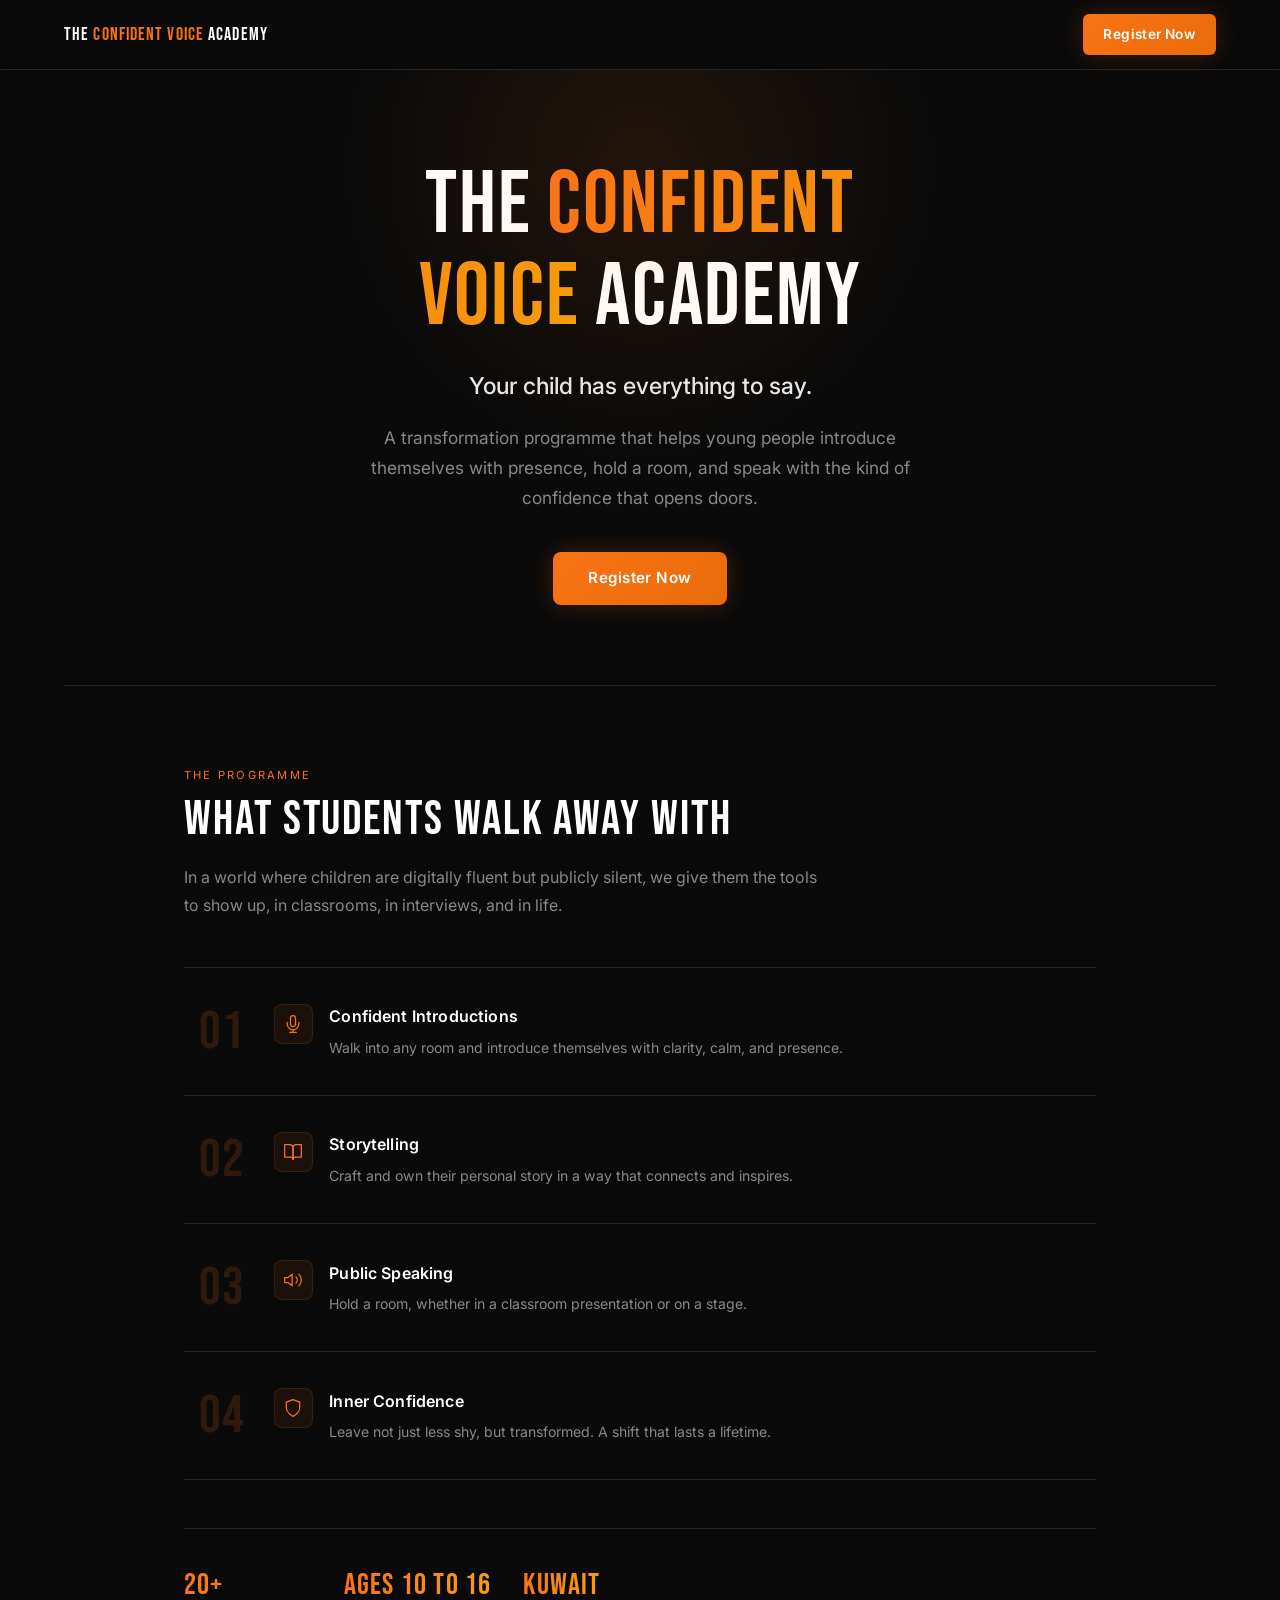
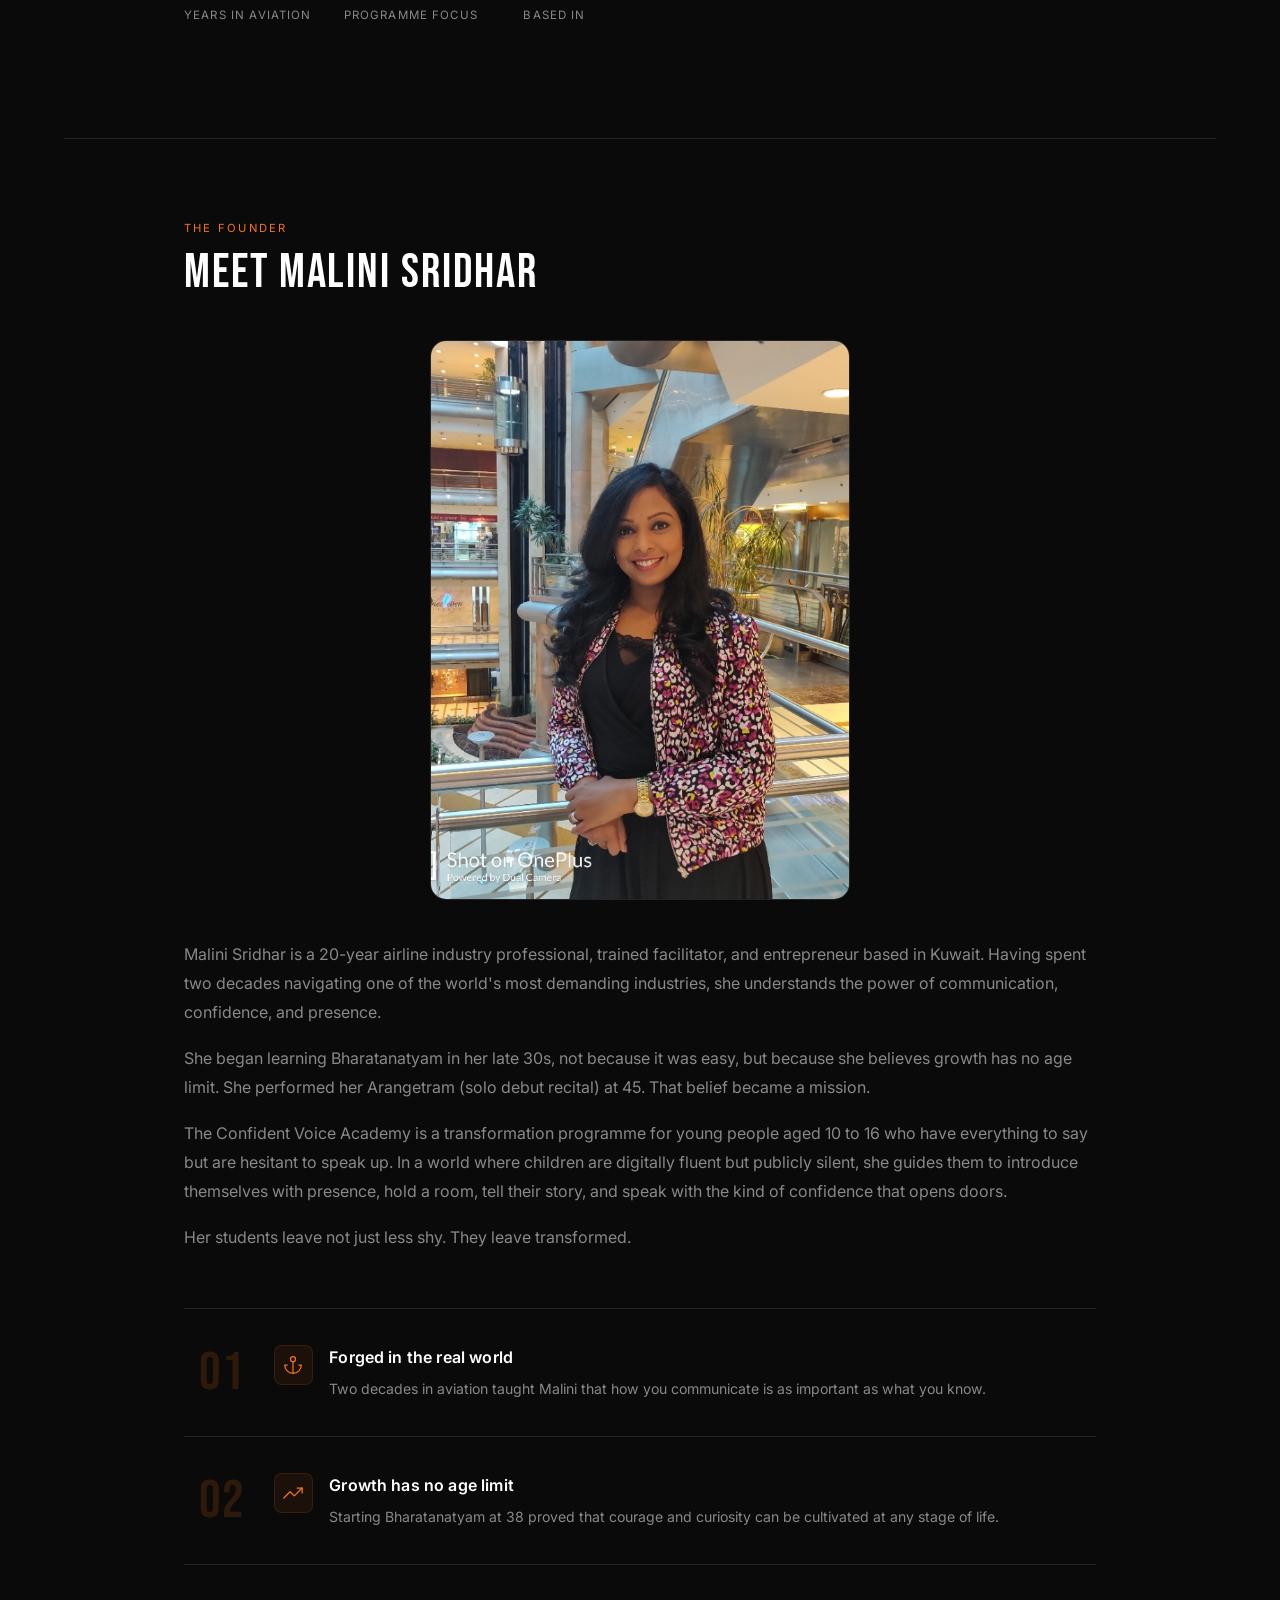
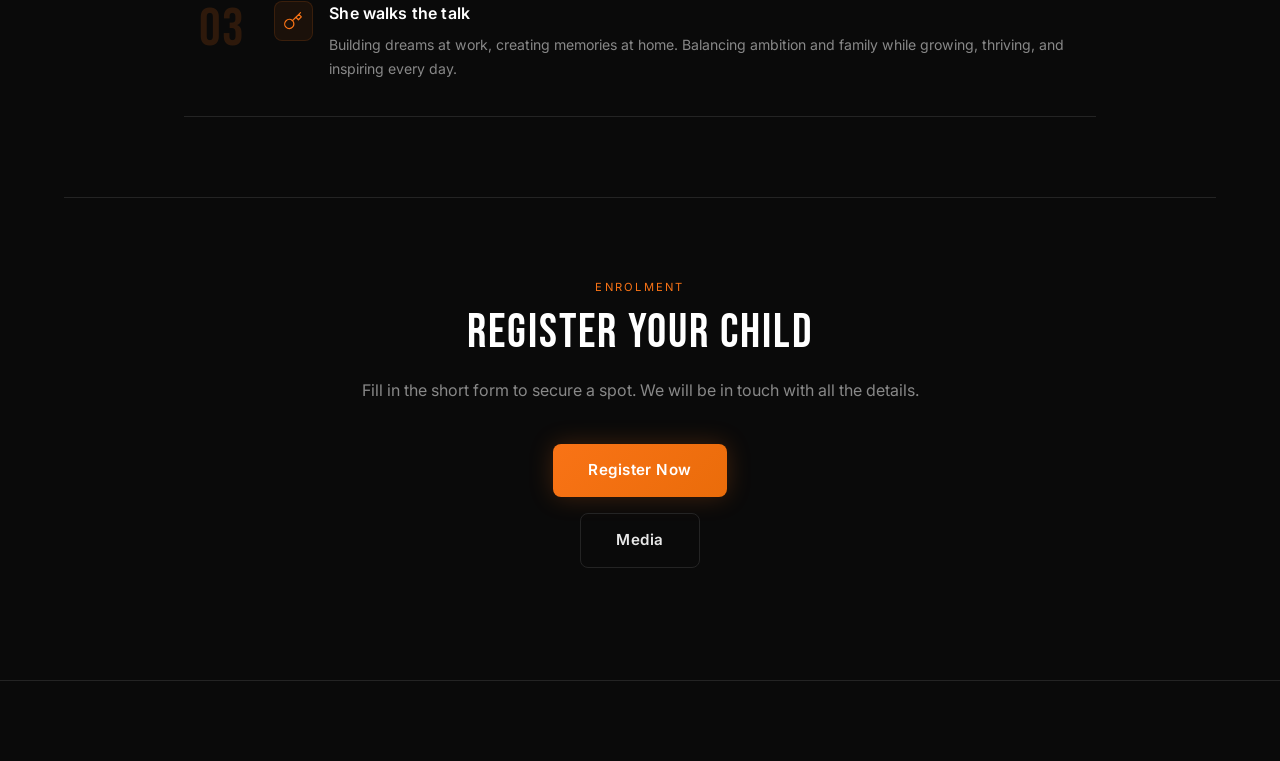
==== commit a8201813: "Revert "Replace title with TCVA logo" This reverts commit 44d9cd0c81bfdf611d6954e9e71140b13cddc66a." ====
--- a/index.html
+++ b/index.html
@@ -15,15 +15,15 @@
   <!-- NAV -->
   <nav>
     <a href="#home" class="nav-logo">
-      <img src="TCVA Logo noBG.png" alt="The Confident Voice Academy" class="logo-img" />
-      <span class="logo-text" style="display:none">The <span>Confident Voice</span> Academy</span>
+      <img src="logo.png" alt="The Confident Voice Academy" class="logo-img" onerror="this.style.display='none'" />
+      <span class="logo-text">The <span>Confident Voice</span> Academy</span>
     </a>
     <a href="https://docs.google.com/forms/d/e/1FAIpQLSeJ67jwputH6XP328ki68kQmosmvTdjpgLON6BU5WVfBbFT-Q/viewform?usp=publish-editor" target="_blank" class="btn btn-primary btn-sm">Register Now</a>
   </nav>
 
   <!-- HERO -->
   <section id="home" class="hero">
-    <img src="TCVA Logo noBG.png" alt="The Confident Voice Academy" class="hero-logo" />
+    <h1>The <em>Confident<br />Voice</em> Academy</h1>
     <p class="hero-sub">Your child has everything to say.</p>
     <p class="hero-body">A transformation programme that helps young people introduce themselves with presence, hold a room, and speak with the kind of confidence that opens doors.</p>
     <a href="https://docs.google.com/forms/d/e/1FAIpQLSeJ67jwputH6XP328ki68kQmosmvTdjpgLON6BU5WVfBbFT-Q/viewform?usp=publish-editor" target="_blank" class="btn btn-primary">Register Now</a>
@@ -105,6 +105,21 @@
         </div>
       </div>
 
+    </div>
+
+    <div class="stat-row programme-stats">
+      <div class="stat">
+        <div class="stat-num">20+</div>
+        <div class="stat-label">Years in Aviation</div>
+      </div>
+      <div class="stat">
+        <div class="stat-num">Ages 10 to 16</div>
+        <div class="stat-label">Programme Focus</div>
+      </div>
+      <div class="stat">
+        <div class="stat-num">Kuwait</div>
+        <div class="stat-label">Based In</div>
+      </div>
     </div>
 
   </section>
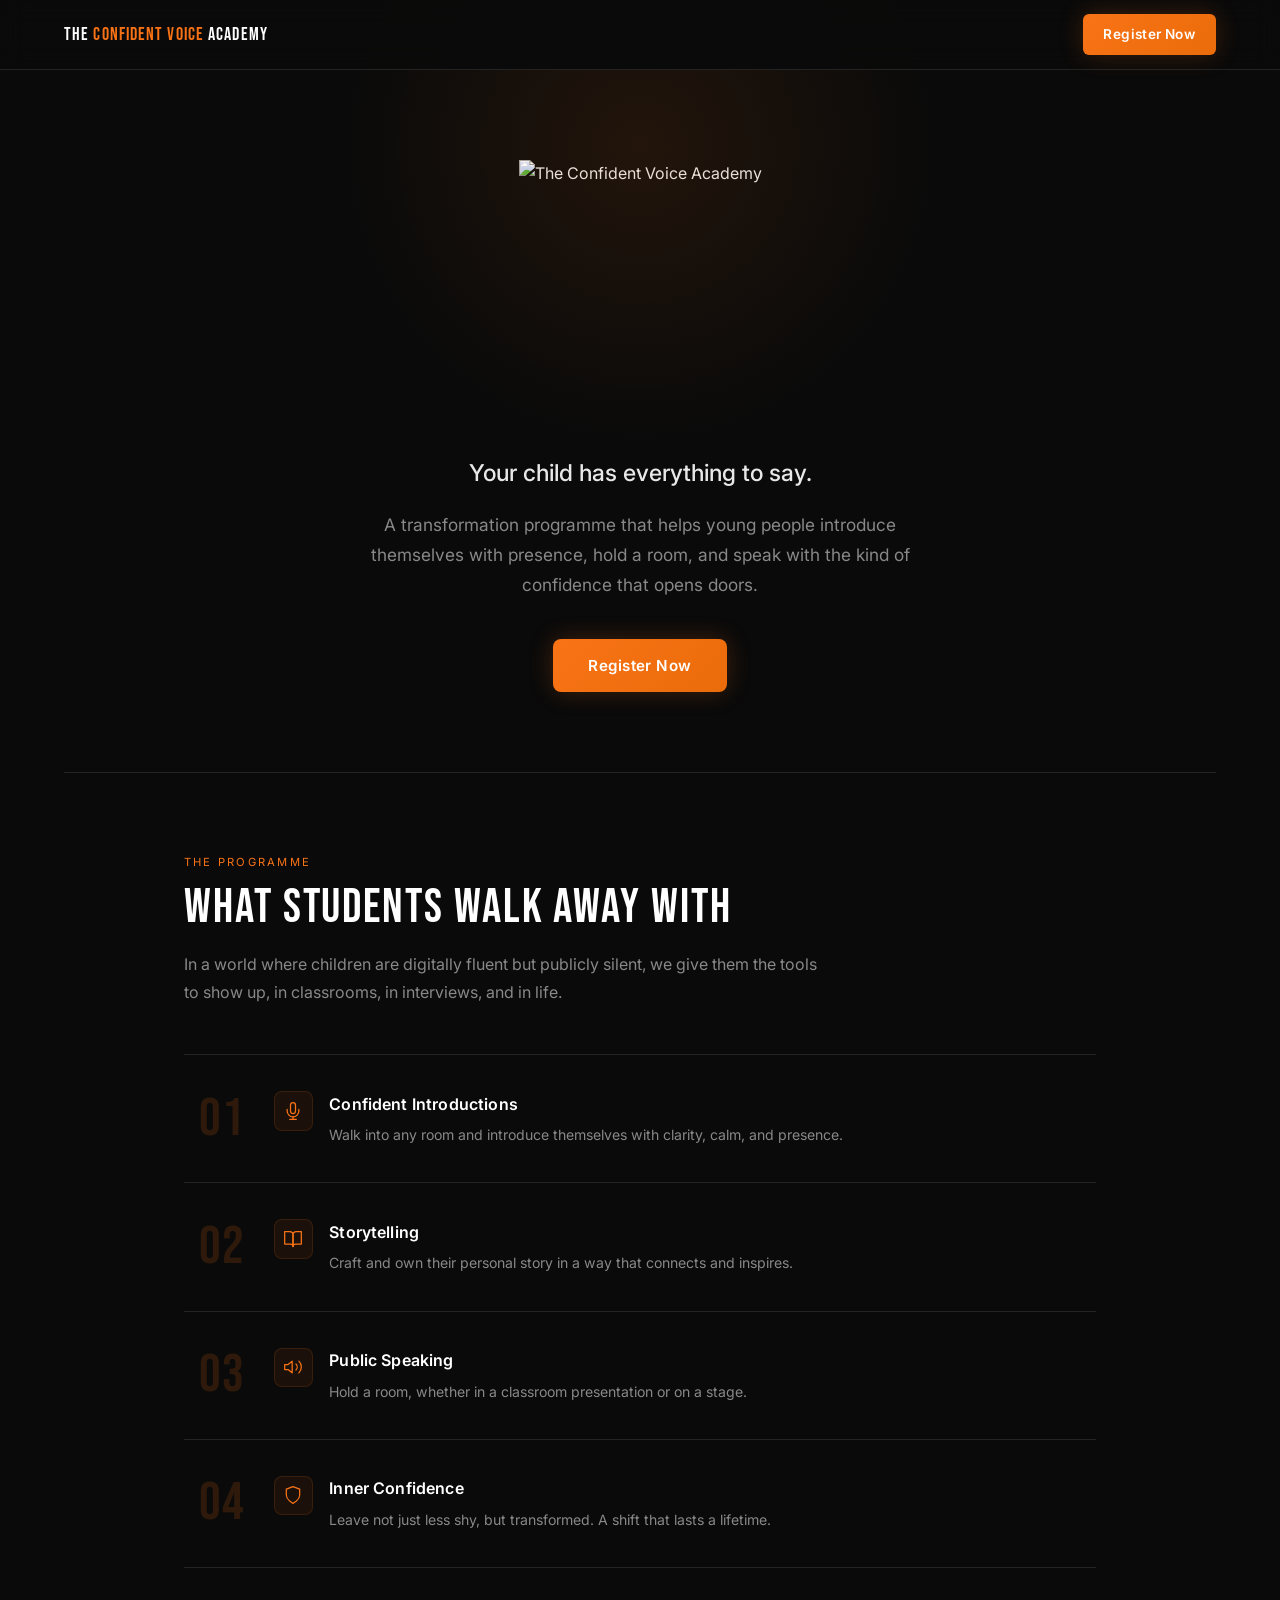
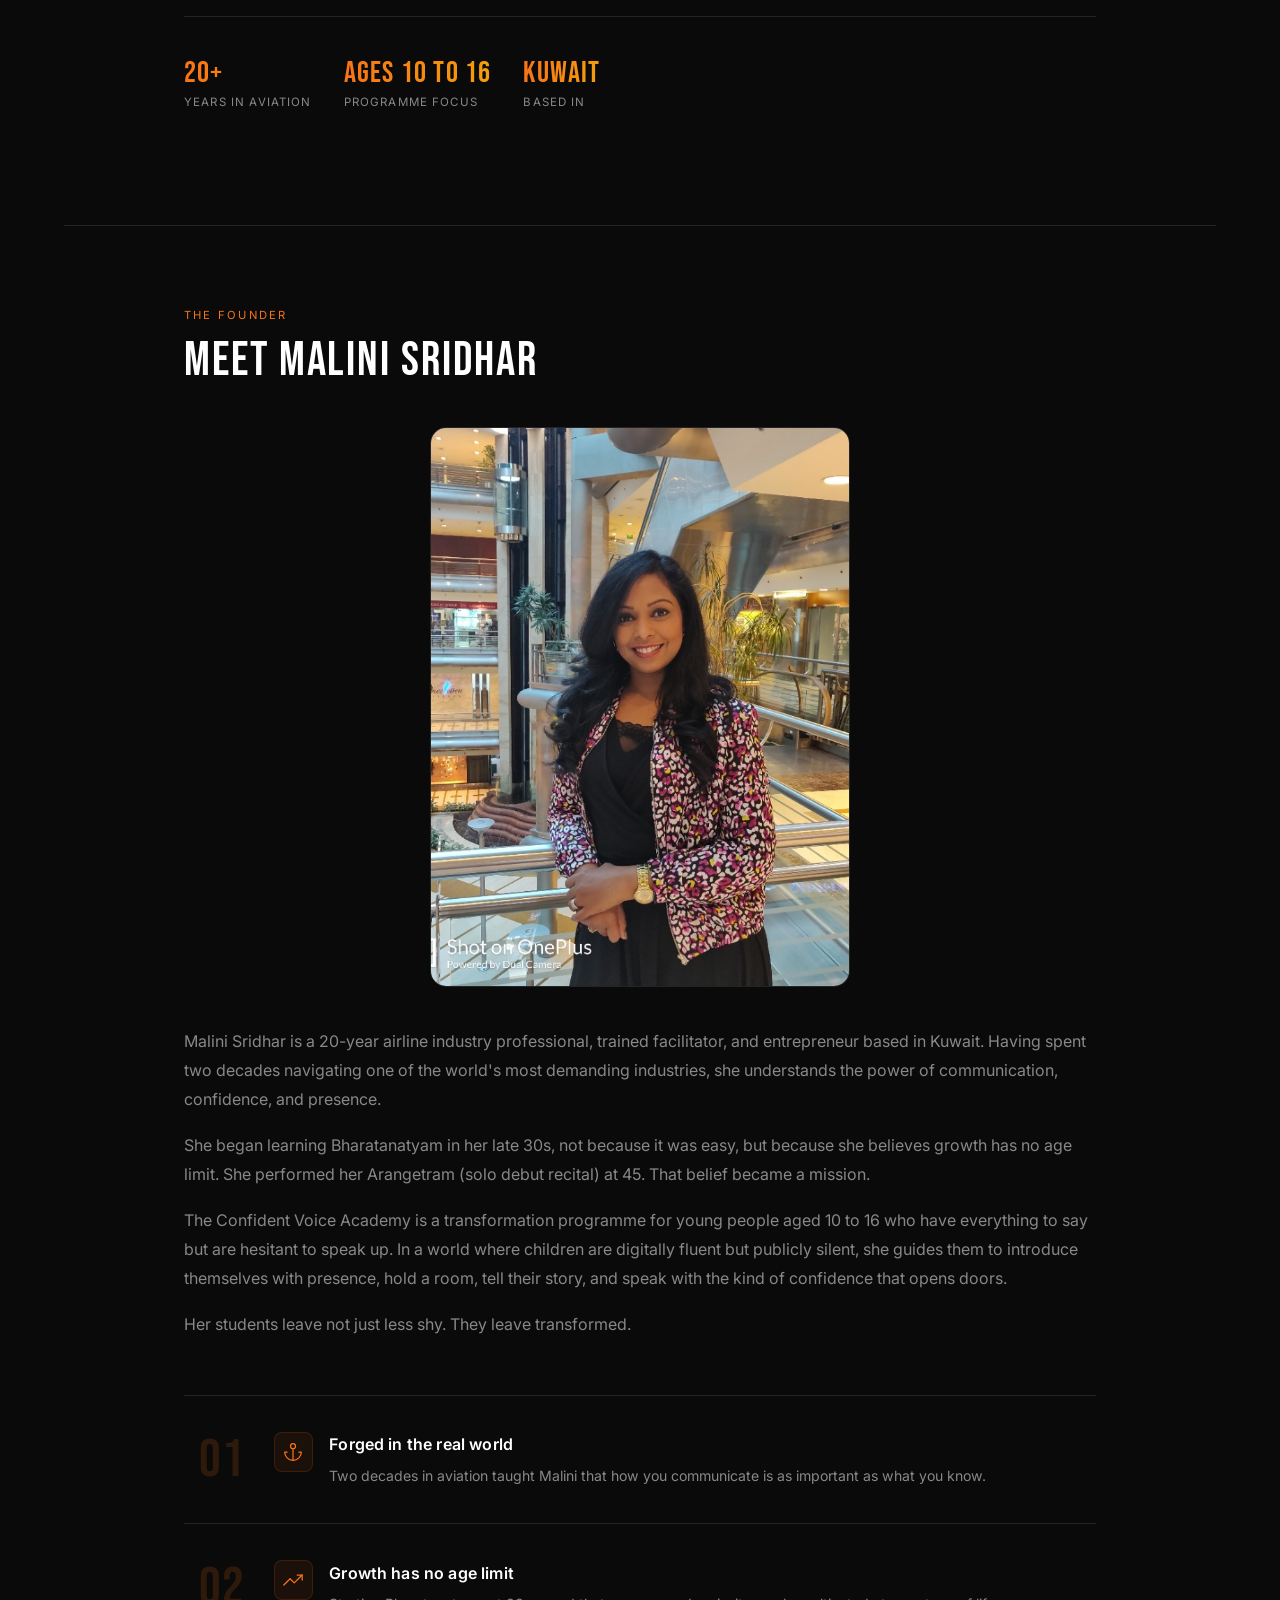
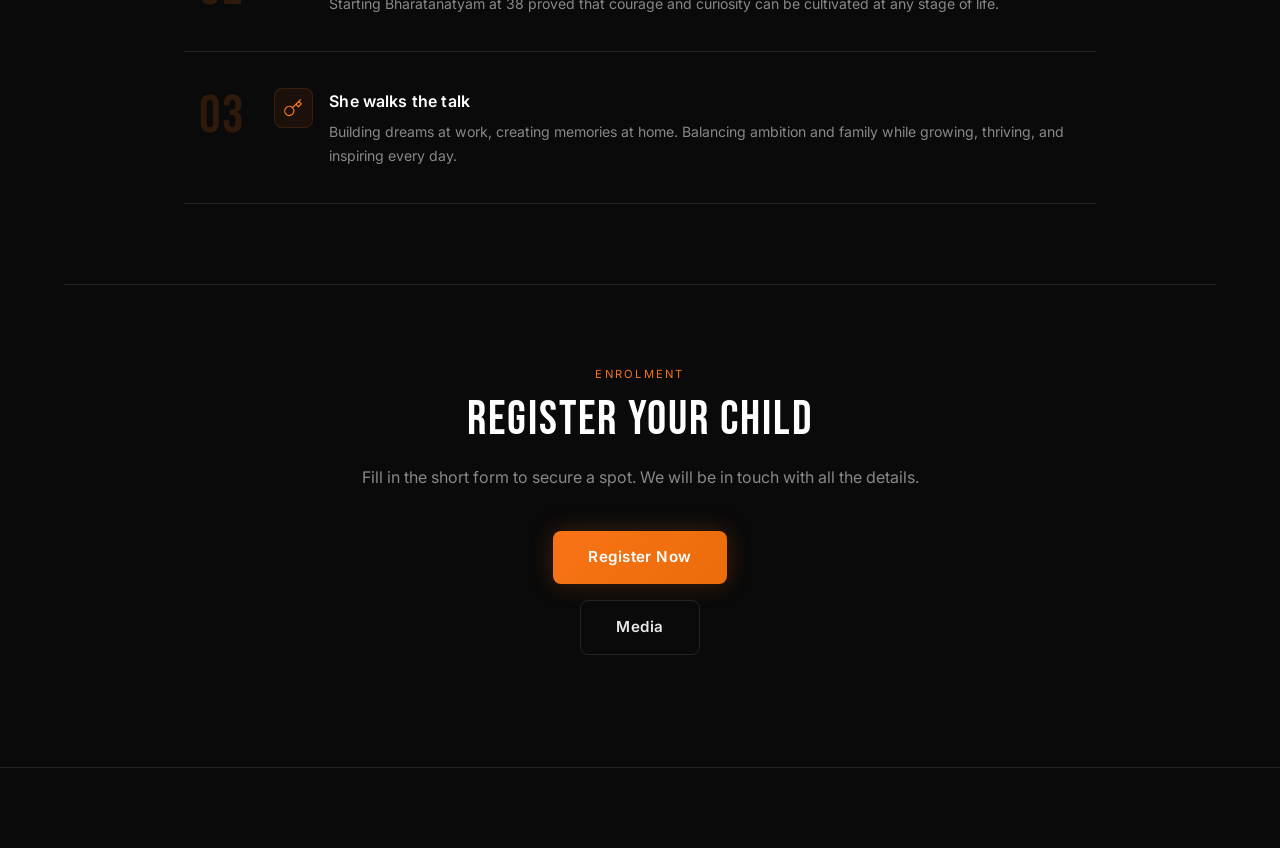
==== commit cb2e6e68: "Replace hero h1 with logo image, matched to title size" ====
--- a/index.html
+++ b/index.html
@@ -23,7 +23,7 @@
 
   <!-- HERO -->
   <section id="home" class="hero">
-    <h1>The <em>Confident<br />Voice</em> Academy</h1>
+    <img src="TCVA Logo noBG.png" alt="The Confident Voice Academy" class="hero-title-logo" />
     <p class="hero-sub">Your child has everything to say.</p>
     <p class="hero-body">A transformation programme that helps young people introduce themselves with presence, hold a room, and speak with the kind of confidence that opens doors.</p>
     <a href="https://docs.google.com/forms/d/e/1FAIpQLSeJ67jwputH6XP328ki68kQmosmvTdjpgLON6BU5WVfBbFT-Q/viewform?usp=publish-editor" target="_blank" class="btn btn-primary">Register Now</a>
--- a/style.css
+++ b/style.css
@@ -160,12 +160,23 @@
   pointer-events: none;
 }
 
+.hero-logo {
+  width: min(420px, 85vw);
+  margin-bottom: 1.8rem;
+}
+
 .hero-eyebrow {
   font-size: 0.72rem;
   letter-spacing: 0.2em;
   text-transform: uppercase;
   color: var(--saffron);
   margin-bottom: 1.2rem;
+}
+
+.hero-title-logo {
+  height: clamp(9rem, 24vw, 17rem);
+  width: auto;
+  margin-bottom: 1.4rem;
 }
 
 .hero h1 {
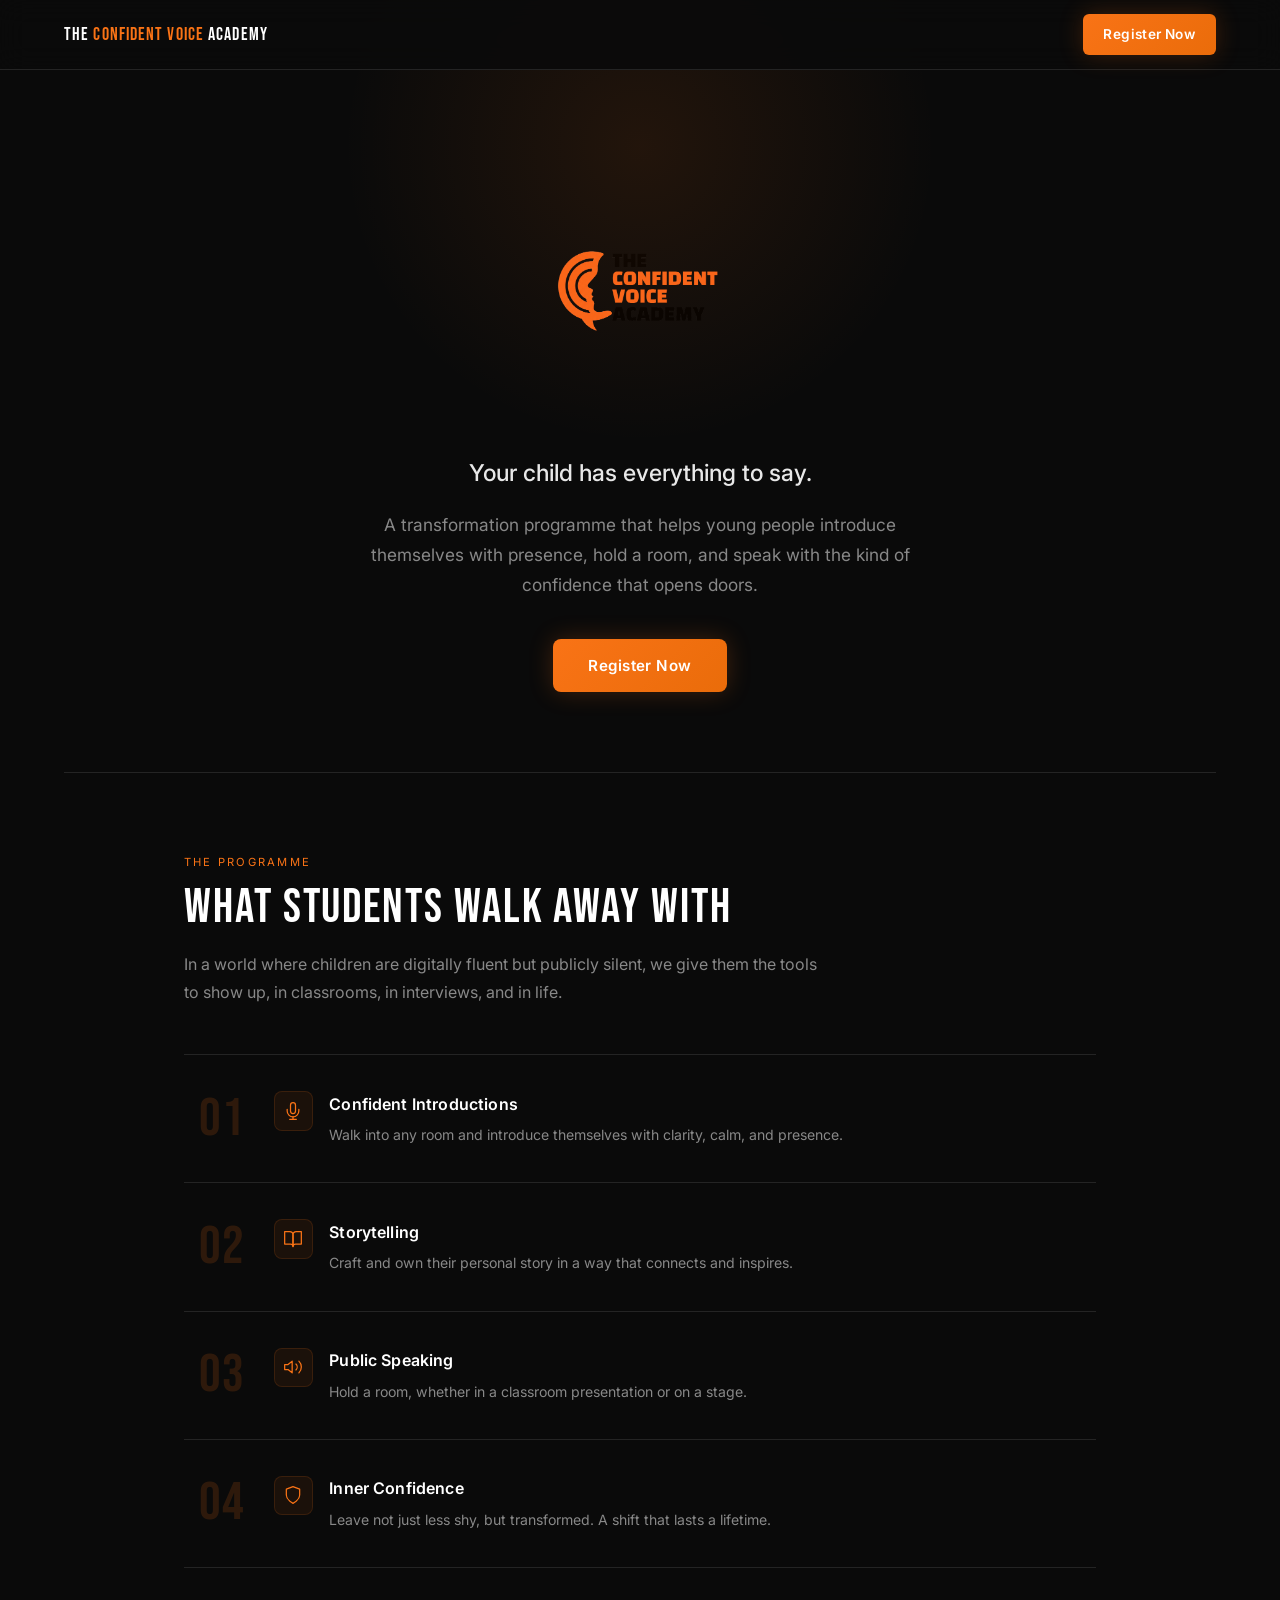
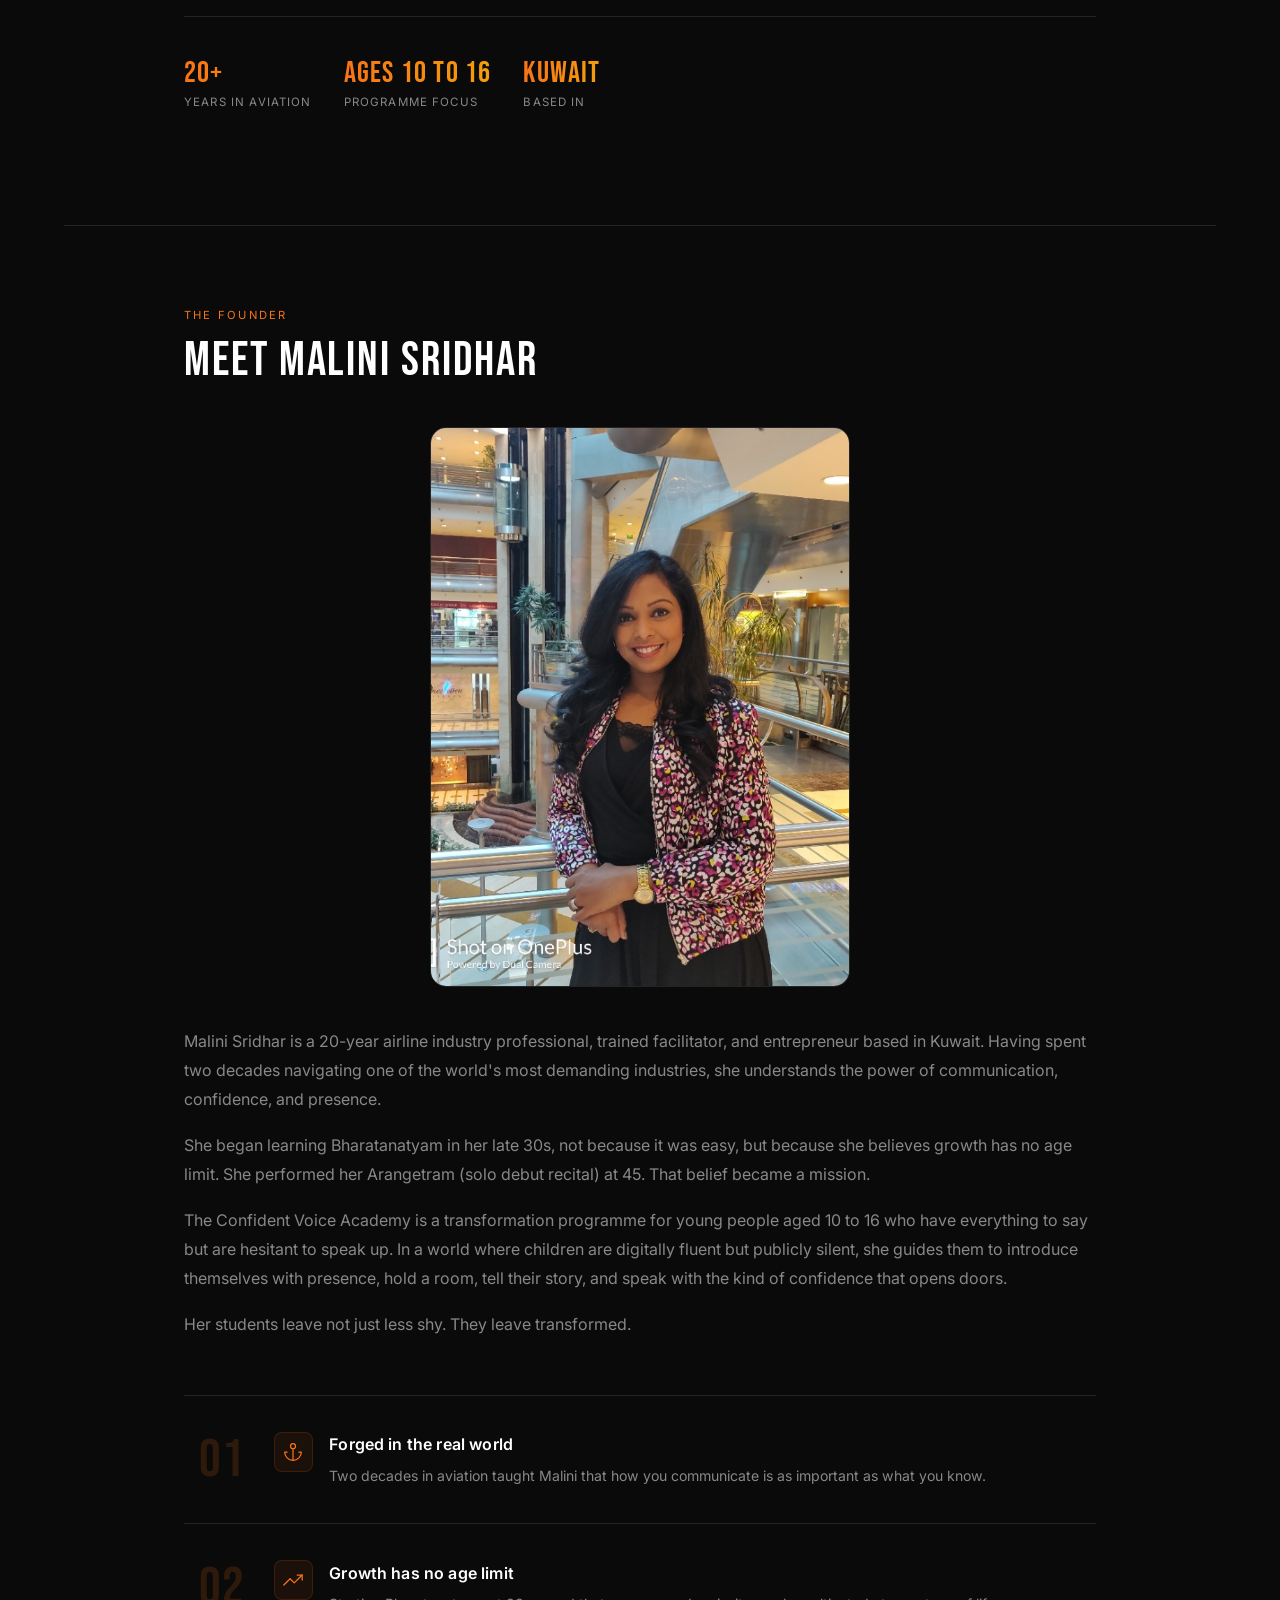
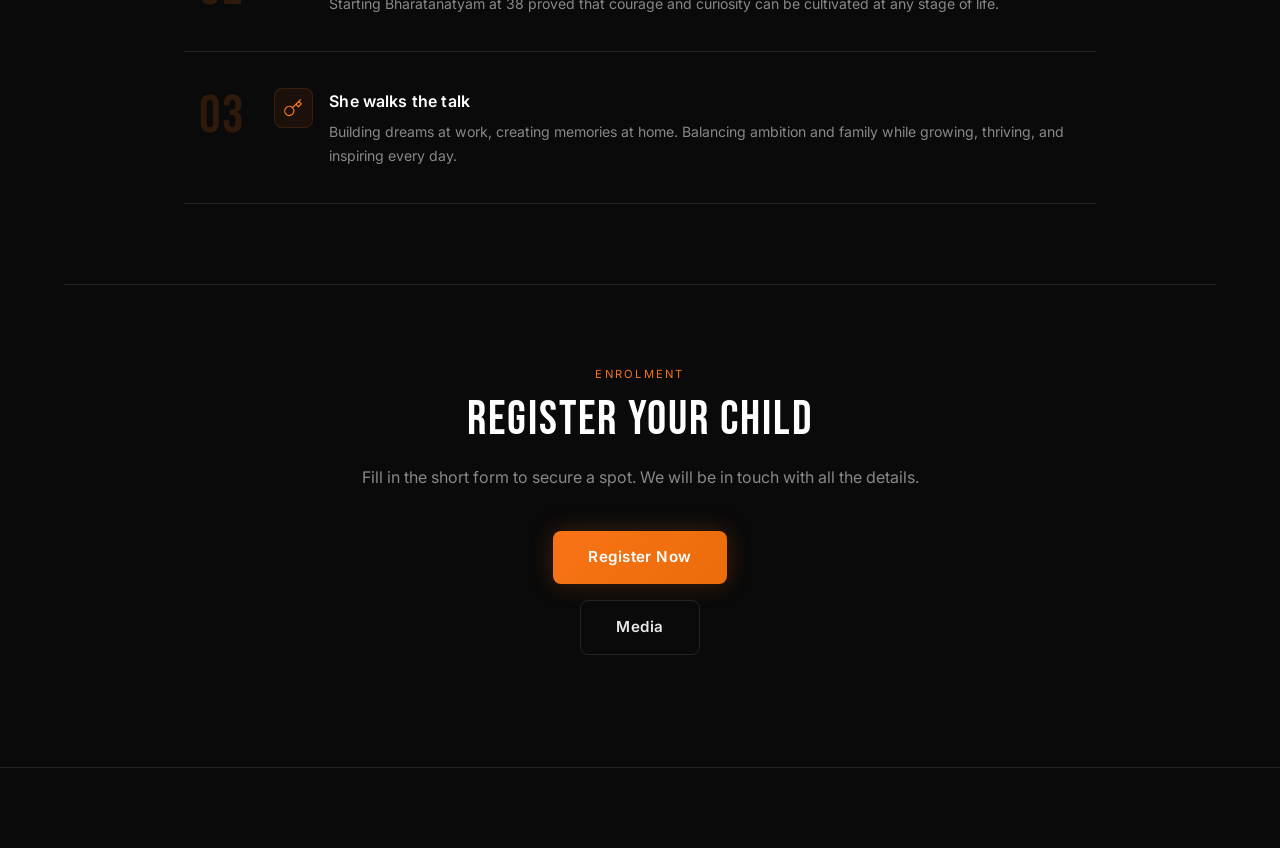
==== commit 06fcc2d2: "Restore logo and fix filename" ====
--- a/index.html
+++ b/index.html
@@ -23,7 +23,7 @@
 
   <!-- HERO -->
   <section id="home" class="hero">
-    <img src="TCVA Logo noBG.png" alt="The Confident Voice Academy" class="hero-title-logo" />
+    <img src="TCVA-Logo-noBG.png" alt="The Confident Voice Academy" class="hero-title-logo" />
     <p class="hero-sub">Your child has everything to say.</p>
     <p class="hero-body">A transformation programme that helps young people introduce themselves with presence, hold a room, and speak with the kind of confidence that opens doors.</p>
     <a href="https://docs.google.com/forms/d/e/1FAIpQLSeJ67jwputH6XP328ki68kQmosmvTdjpgLON6BU5WVfBbFT-Q/viewform?usp=publish-editor" target="_blank" class="btn btn-primary">Register Now</a>
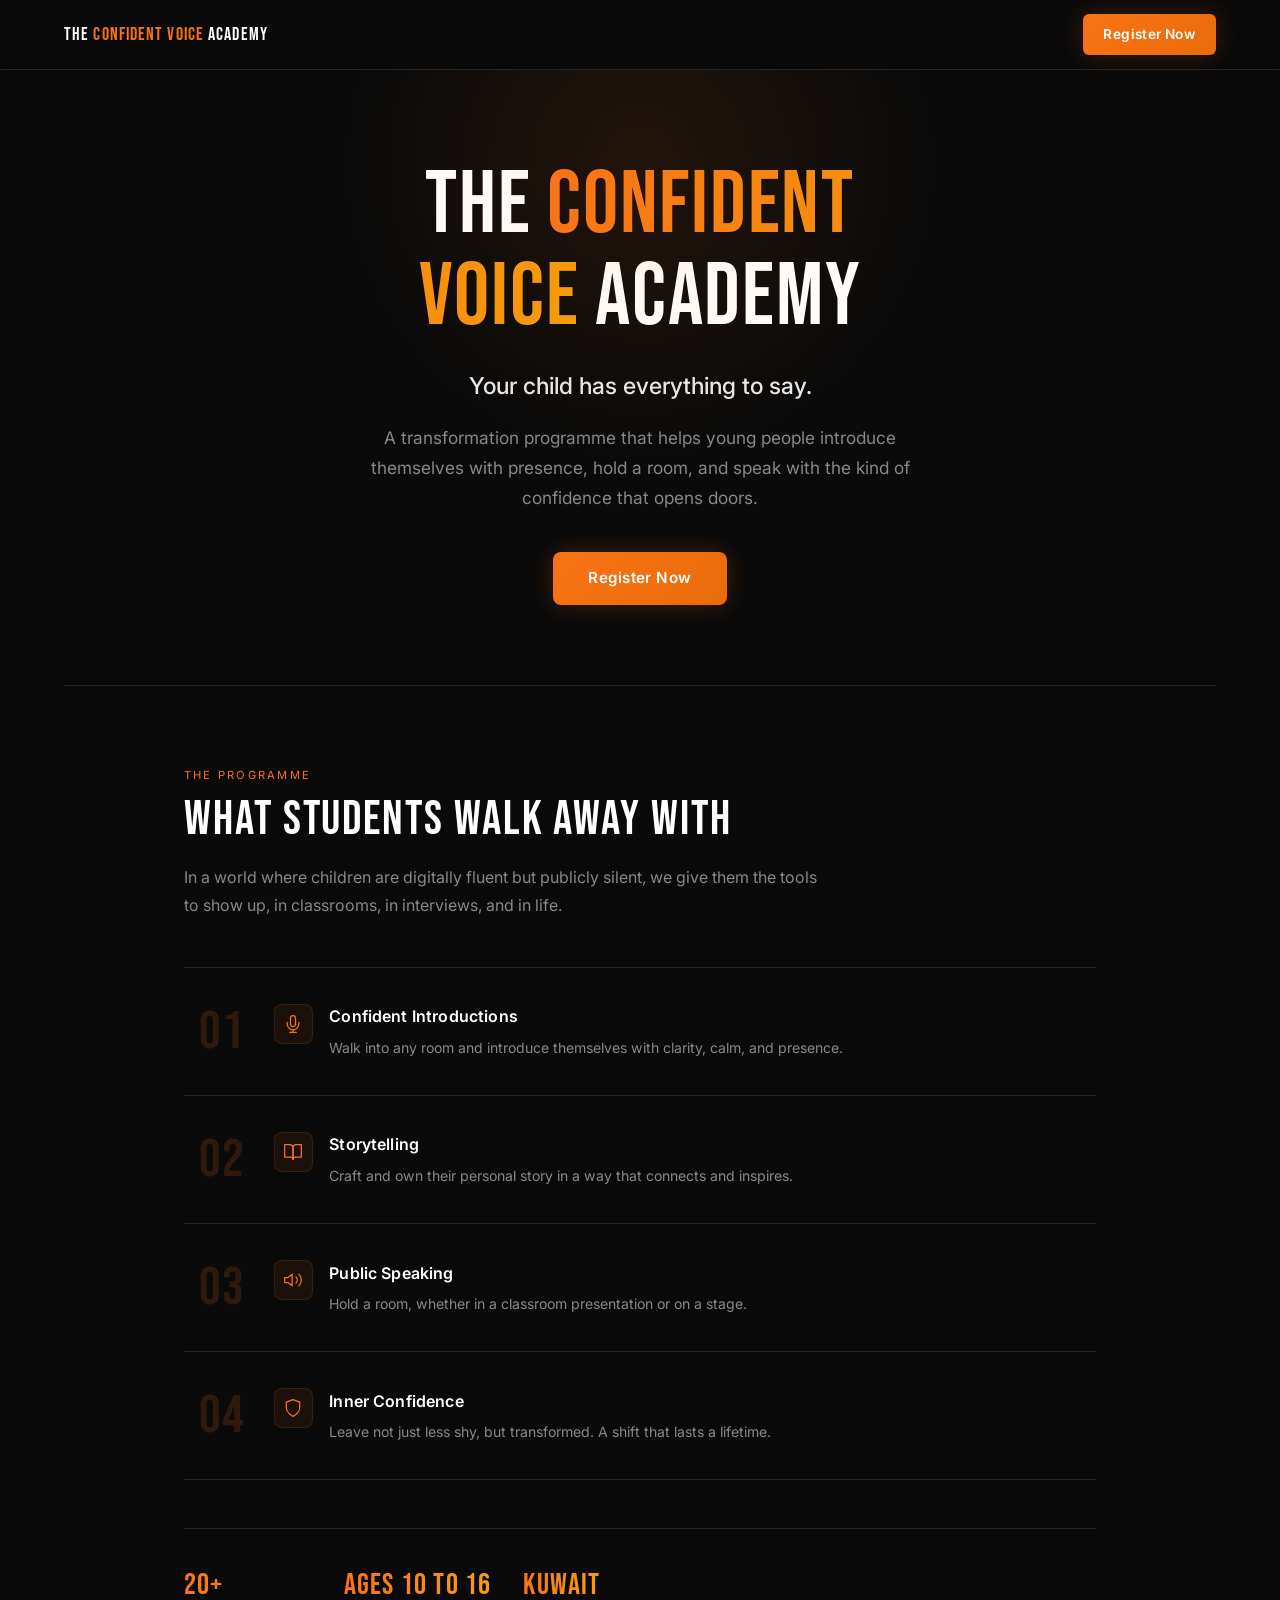
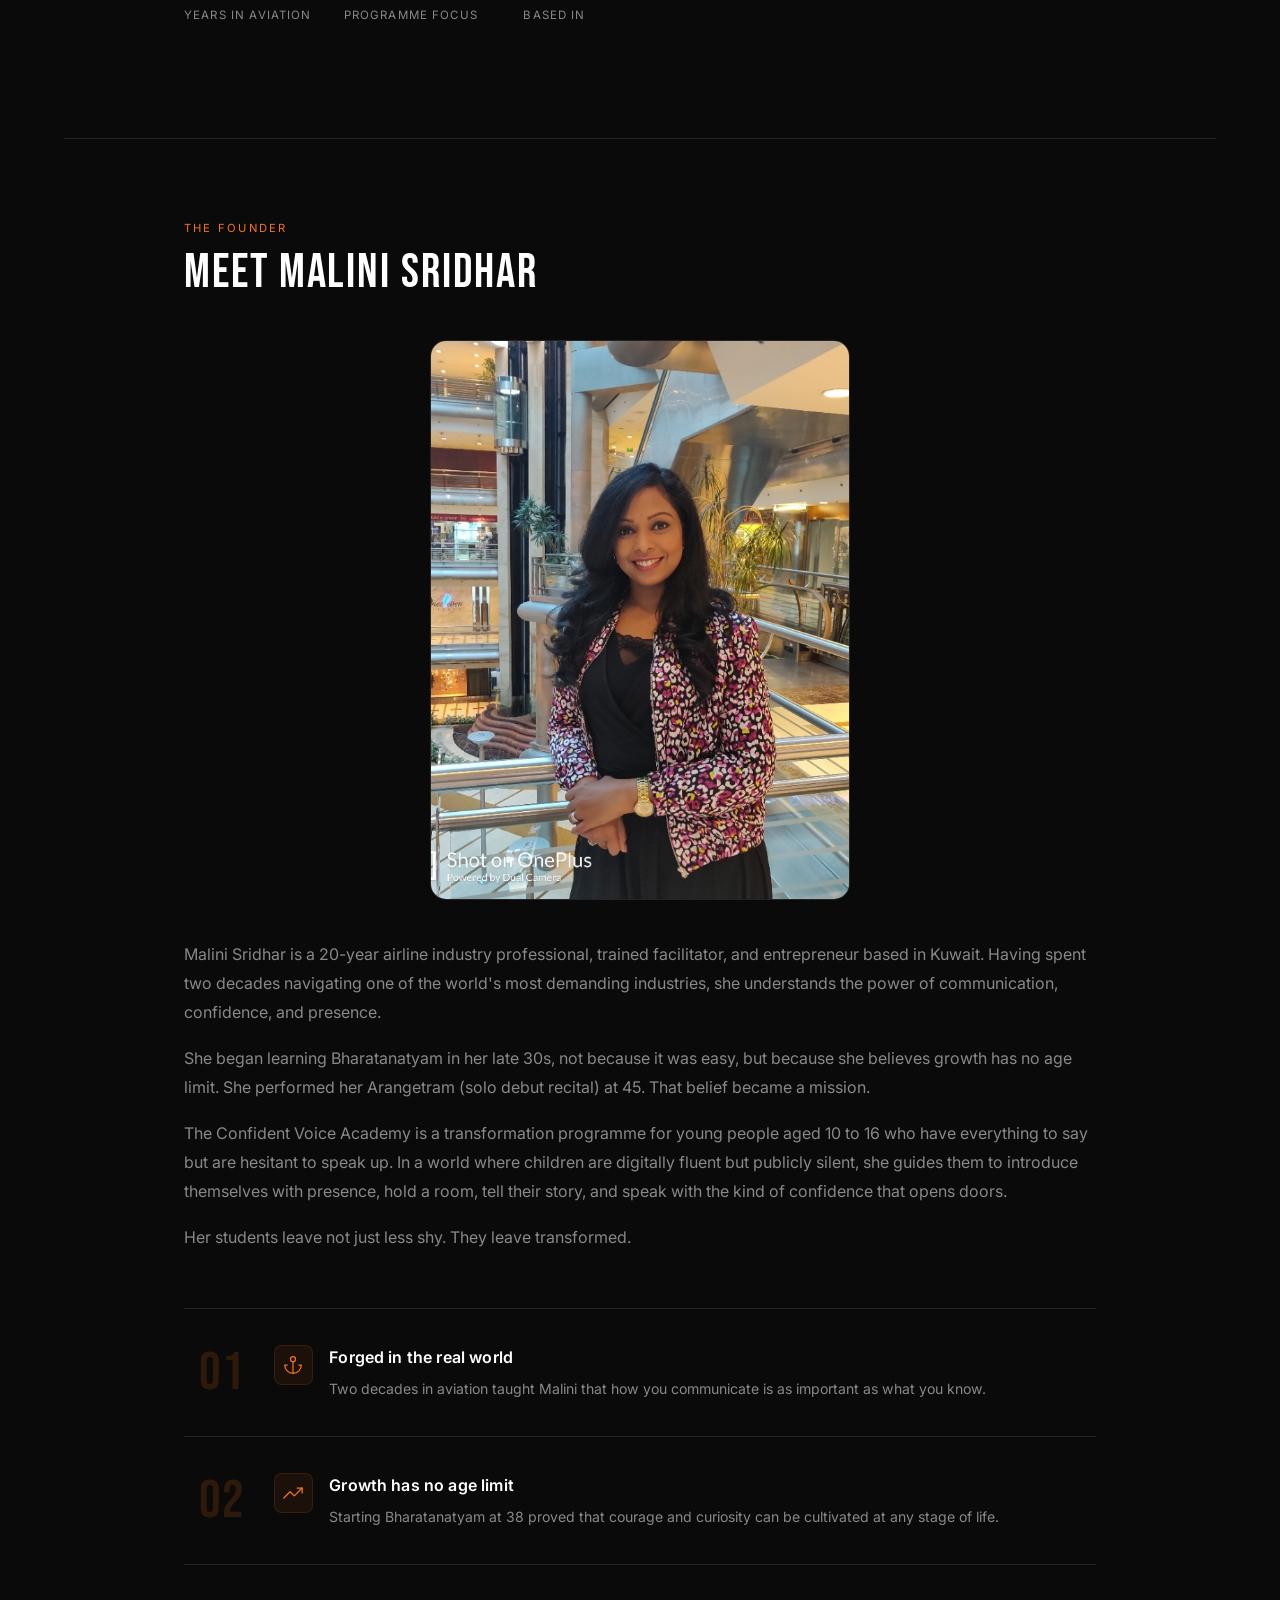
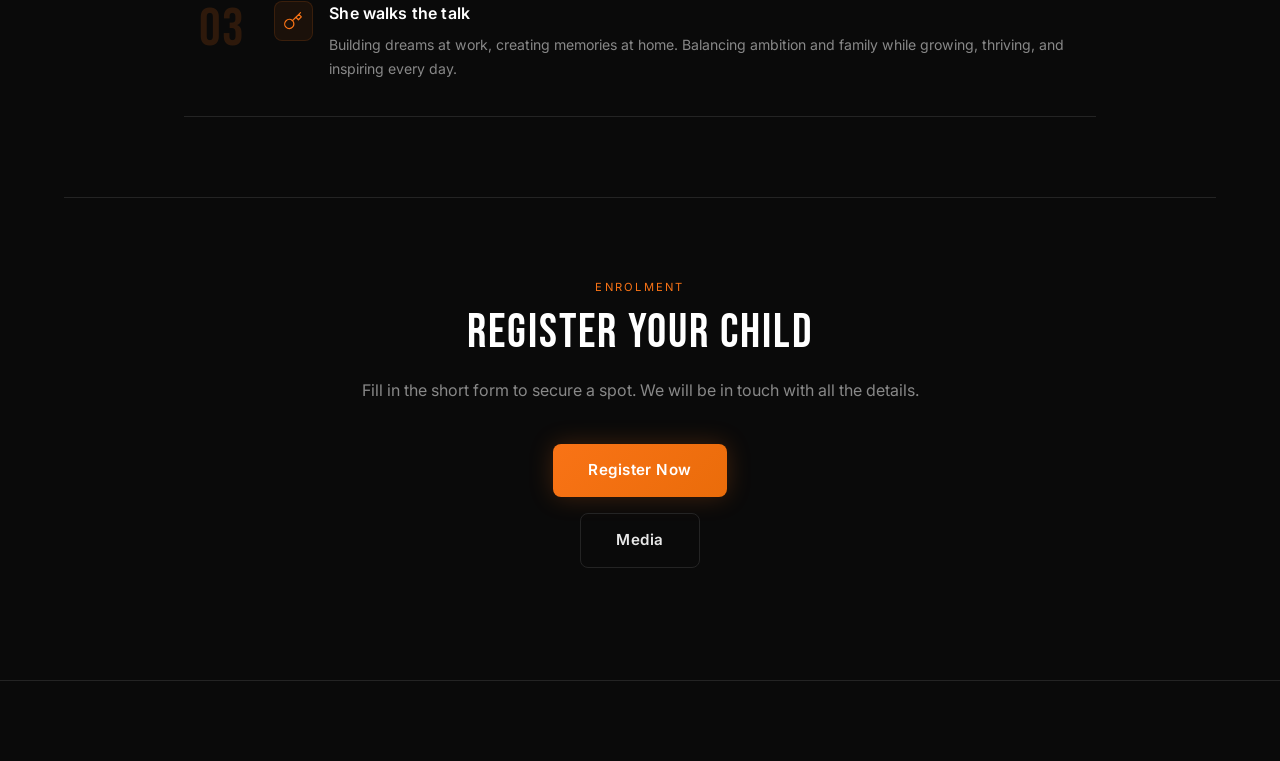
==== commit ea6a4c77: "Revert to original - no logo, original colors" ====
--- a/index.html
+++ b/index.html
@@ -23,7 +23,7 @@
 
   <!-- HERO -->
   <section id="home" class="hero">
-    <img src="TCVA-Logo-noBG.png" alt="The Confident Voice Academy" class="hero-title-logo" />
+    <h1>The <em>Confident<br />Voice</em> Academy</h1>
     <p class="hero-sub">Your child has everything to say.</p>
     <p class="hero-body">A transformation programme that helps young people introduce themselves with presence, hold a room, and speak with the kind of confidence that opens doors.</p>
     <a href="https://docs.google.com/forms/d/e/1FAIpQLSeJ67jwputH6XP328ki68kQmosmvTdjpgLON6BU5WVfBbFT-Q/viewform?usp=publish-editor" target="_blank" class="btn btn-primary">Register Now</a>
--- a/style.css
+++ b/style.css
@@ -160,23 +160,12 @@
   pointer-events: none;
 }
 
-.hero-logo {
-  width: min(420px, 85vw);
-  margin-bottom: 1.8rem;
-}
-
 .hero-eyebrow {
   font-size: 0.72rem;
   letter-spacing: 0.2em;
   text-transform: uppercase;
   color: var(--saffron);
   margin-bottom: 1.2rem;
-}
-
-.hero-title-logo {
-  height: clamp(9rem, 24vw, 17rem);
-  width: auto;
-  margin-bottom: 1.4rem;
 }
 
 .hero h1 {
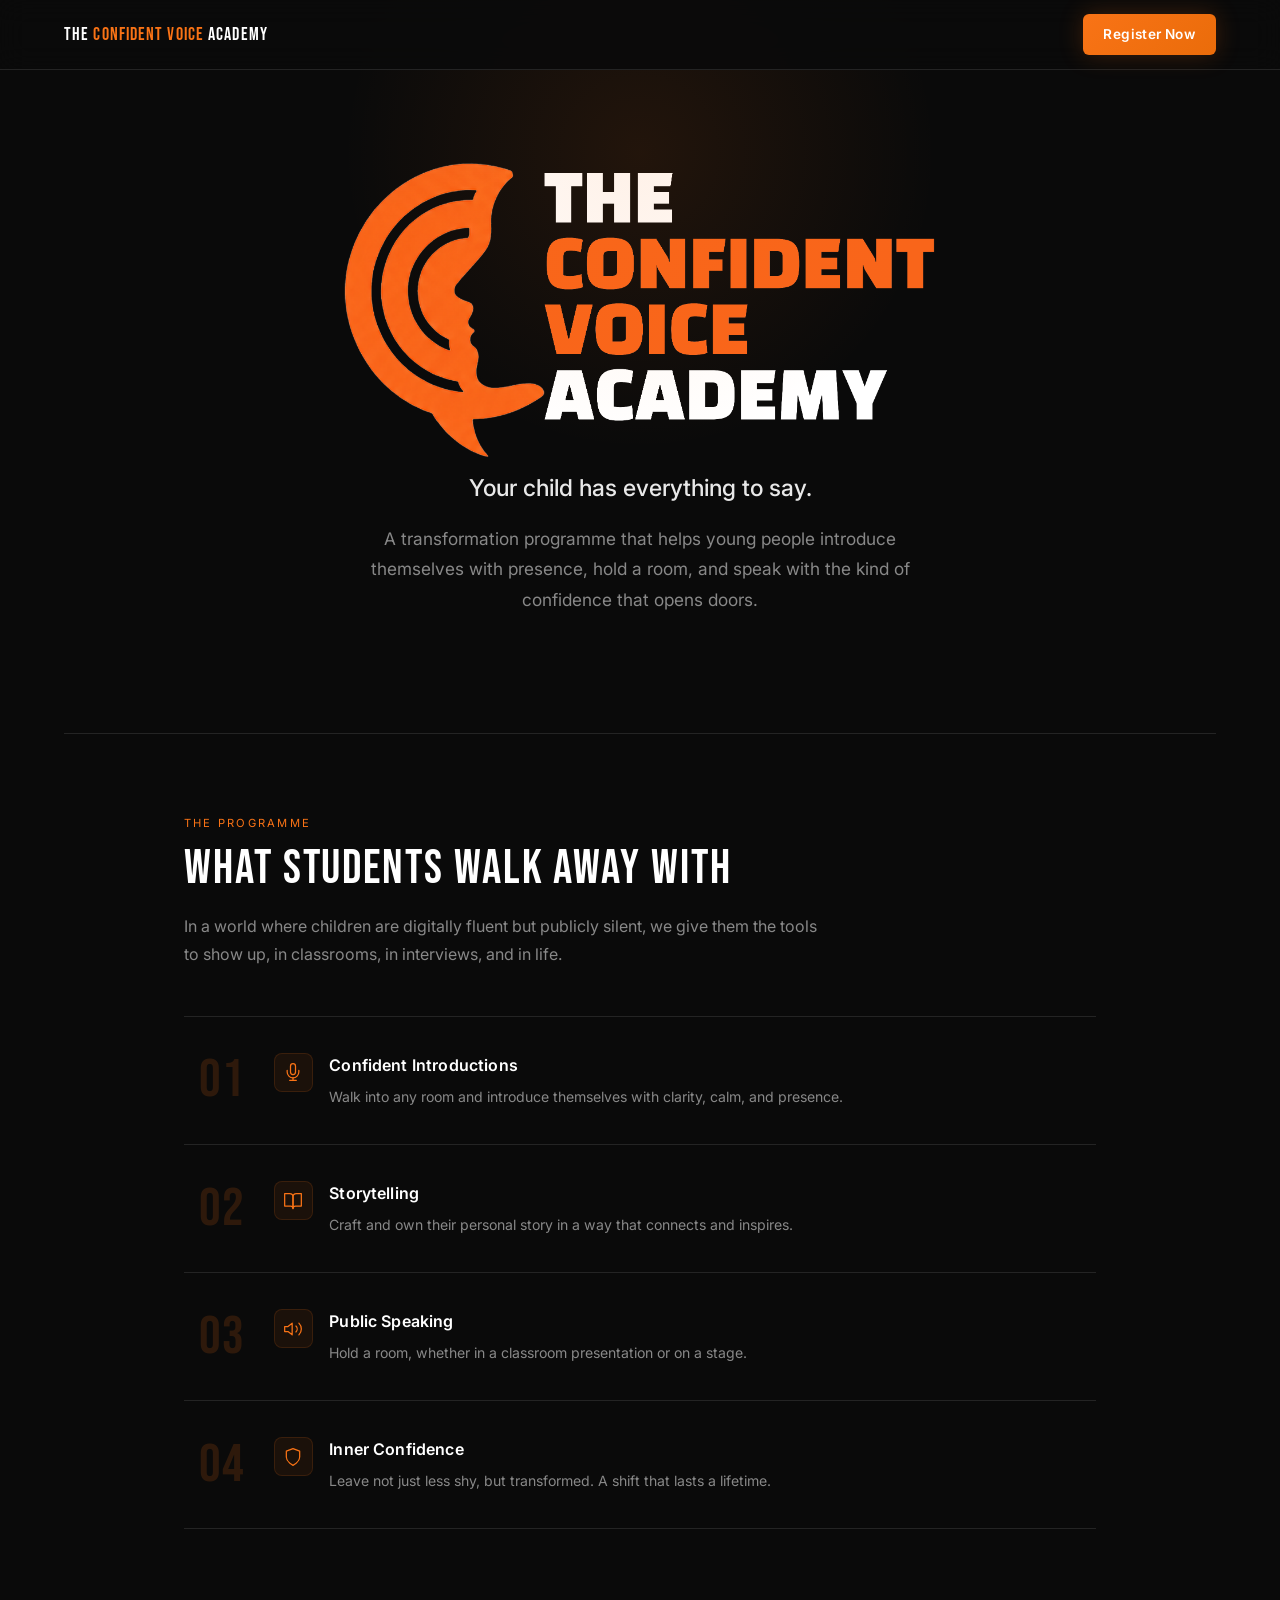
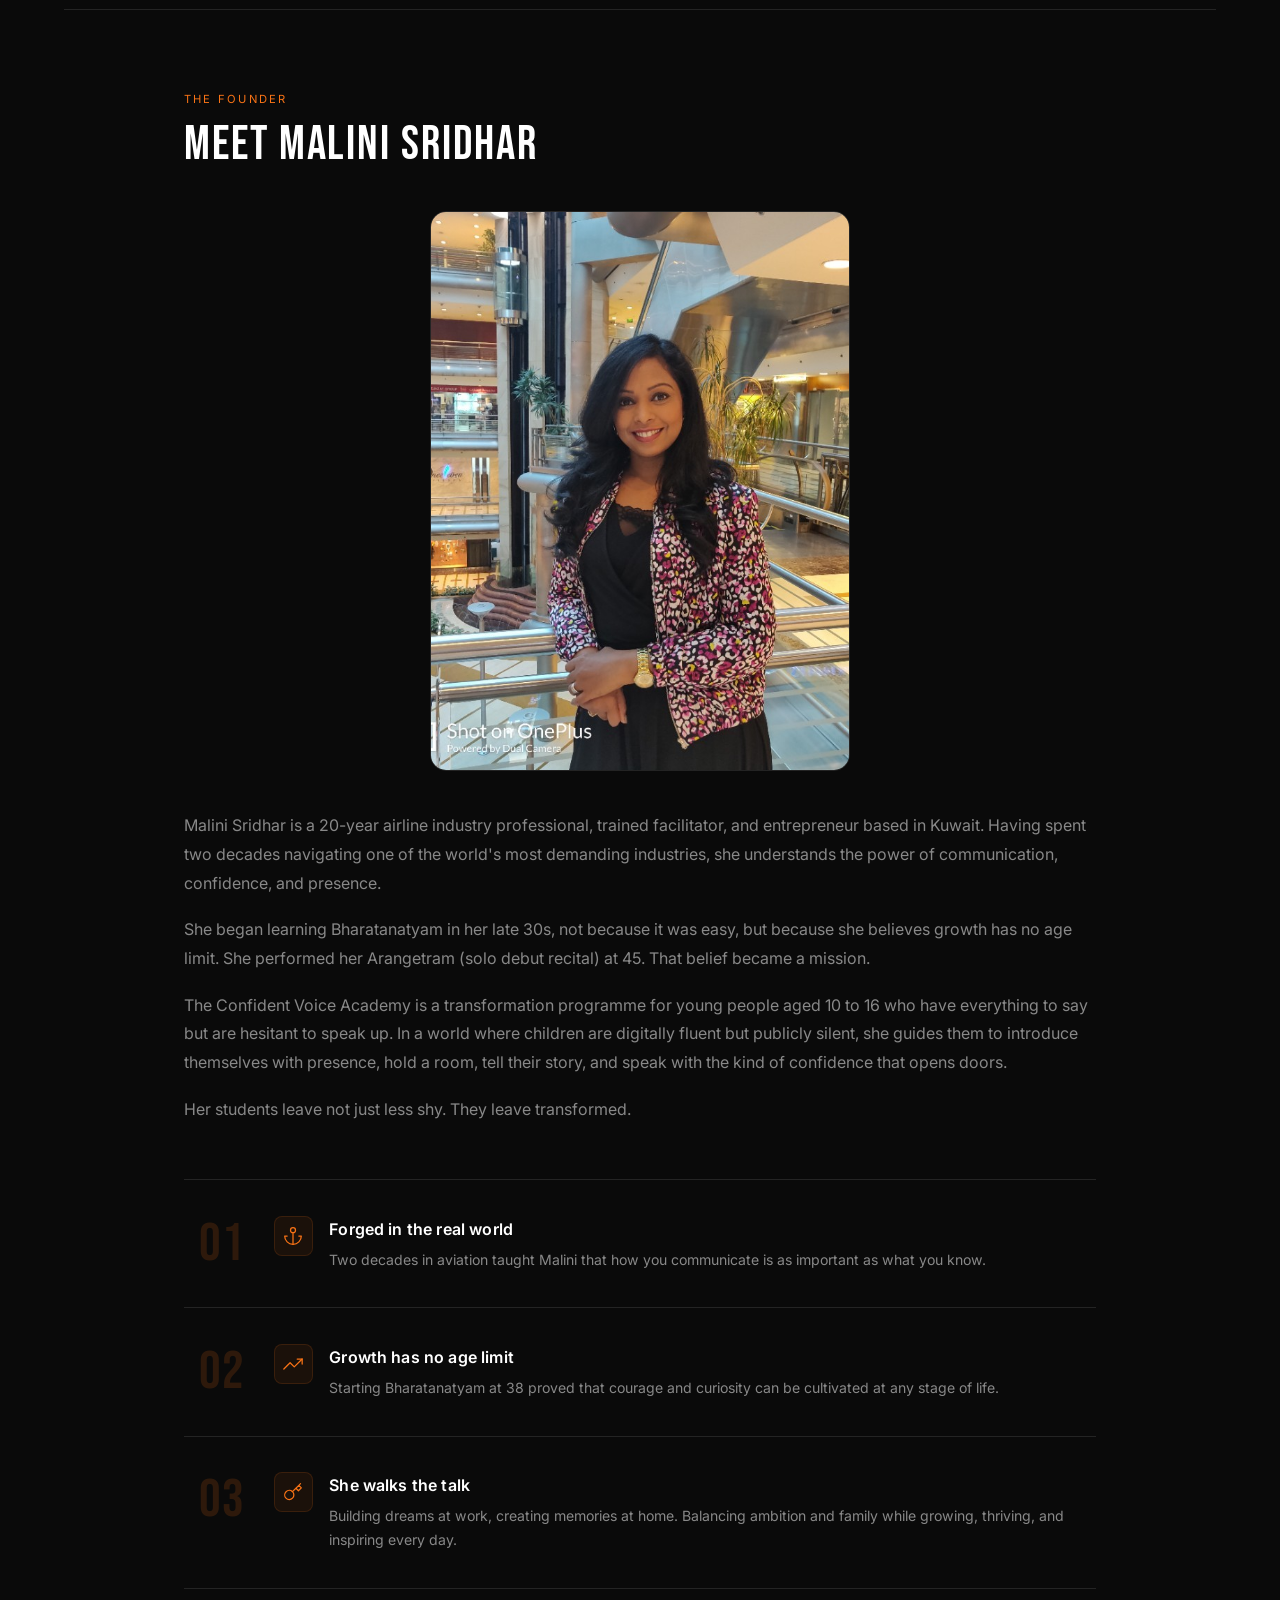
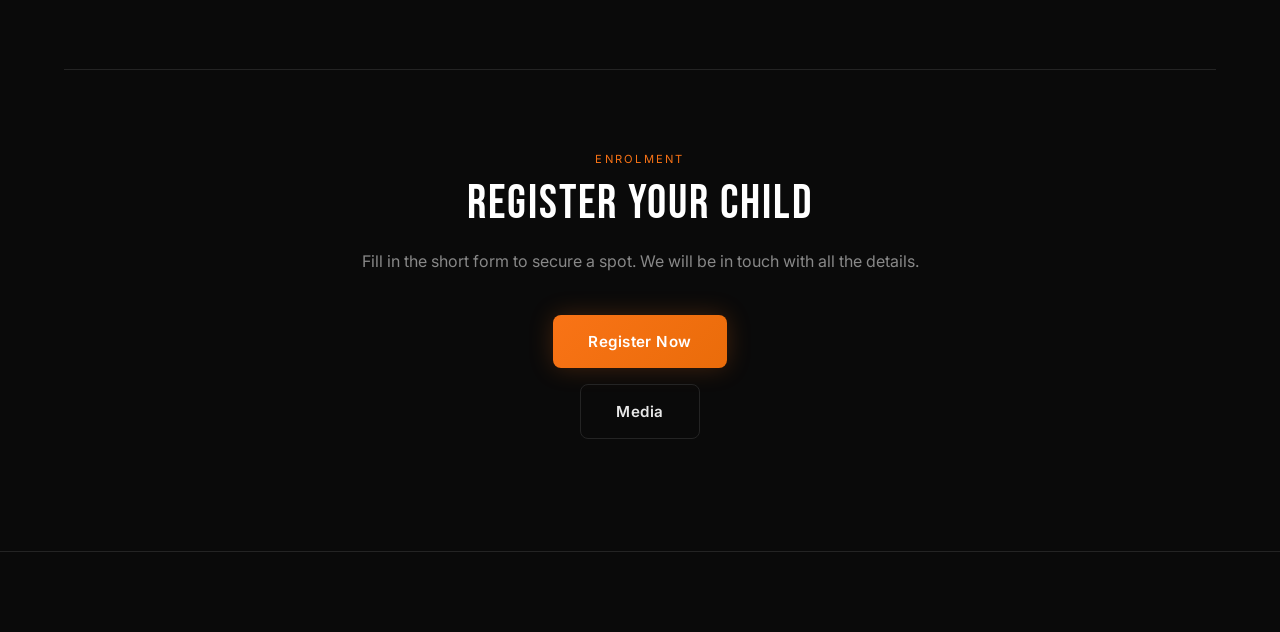
==== commit a97f4d5a: "Logo in hero, remove stats block, remove hero CTA button" ====
--- a/index.html
+++ b/index.html
@@ -23,10 +23,9 @@
 
   <!-- HERO -->
   <section id="home" class="hero">
-    <h1>The <em>Confident<br />Voice</em> Academy</h1>
+    <img src="TCVA_logo.png" alt="The Confident Voice Academy" class="hero-title-logo" />
     <p class="hero-sub">Your child has everything to say.</p>
     <p class="hero-body">A transformation programme that helps young people introduce themselves with presence, hold a room, and speak with the kind of confidence that opens doors.</p>
-    <a href="https://docs.google.com/forms/d/e/1FAIpQLSeJ67jwputH6XP328ki68kQmosmvTdjpgLON6BU5WVfBbFT-Q/viewform?usp=publish-editor" target="_blank" class="btn btn-primary">Register Now</a>
   </section>
 
   <div class="divider"></div>
@@ -107,20 +106,6 @@
 
     </div>
 
-    <div class="stat-row programme-stats">
-      <div class="stat">
-        <div class="stat-num">20+</div>
-        <div class="stat-label">Years in Aviation</div>
-      </div>
-      <div class="stat">
-        <div class="stat-num">Ages 10 to 16</div>
-        <div class="stat-label">Programme Focus</div>
-      </div>
-      <div class="stat">
-        <div class="stat-num">Kuwait</div>
-        <div class="stat-label">Based In</div>
-      </div>
-    </div>
 
   </section>
 
--- a/style.css
+++ b/style.css
@@ -160,6 +160,12 @@
   pointer-events: none;
 }
 
+.hero-title-logo {
+  width: min(600px, 90vw);
+  height: auto;
+  margin-bottom: 0.5rem;
+}
+
 .hero-eyebrow {
   font-size: 0.72rem;
   letter-spacing: 0.2em;
